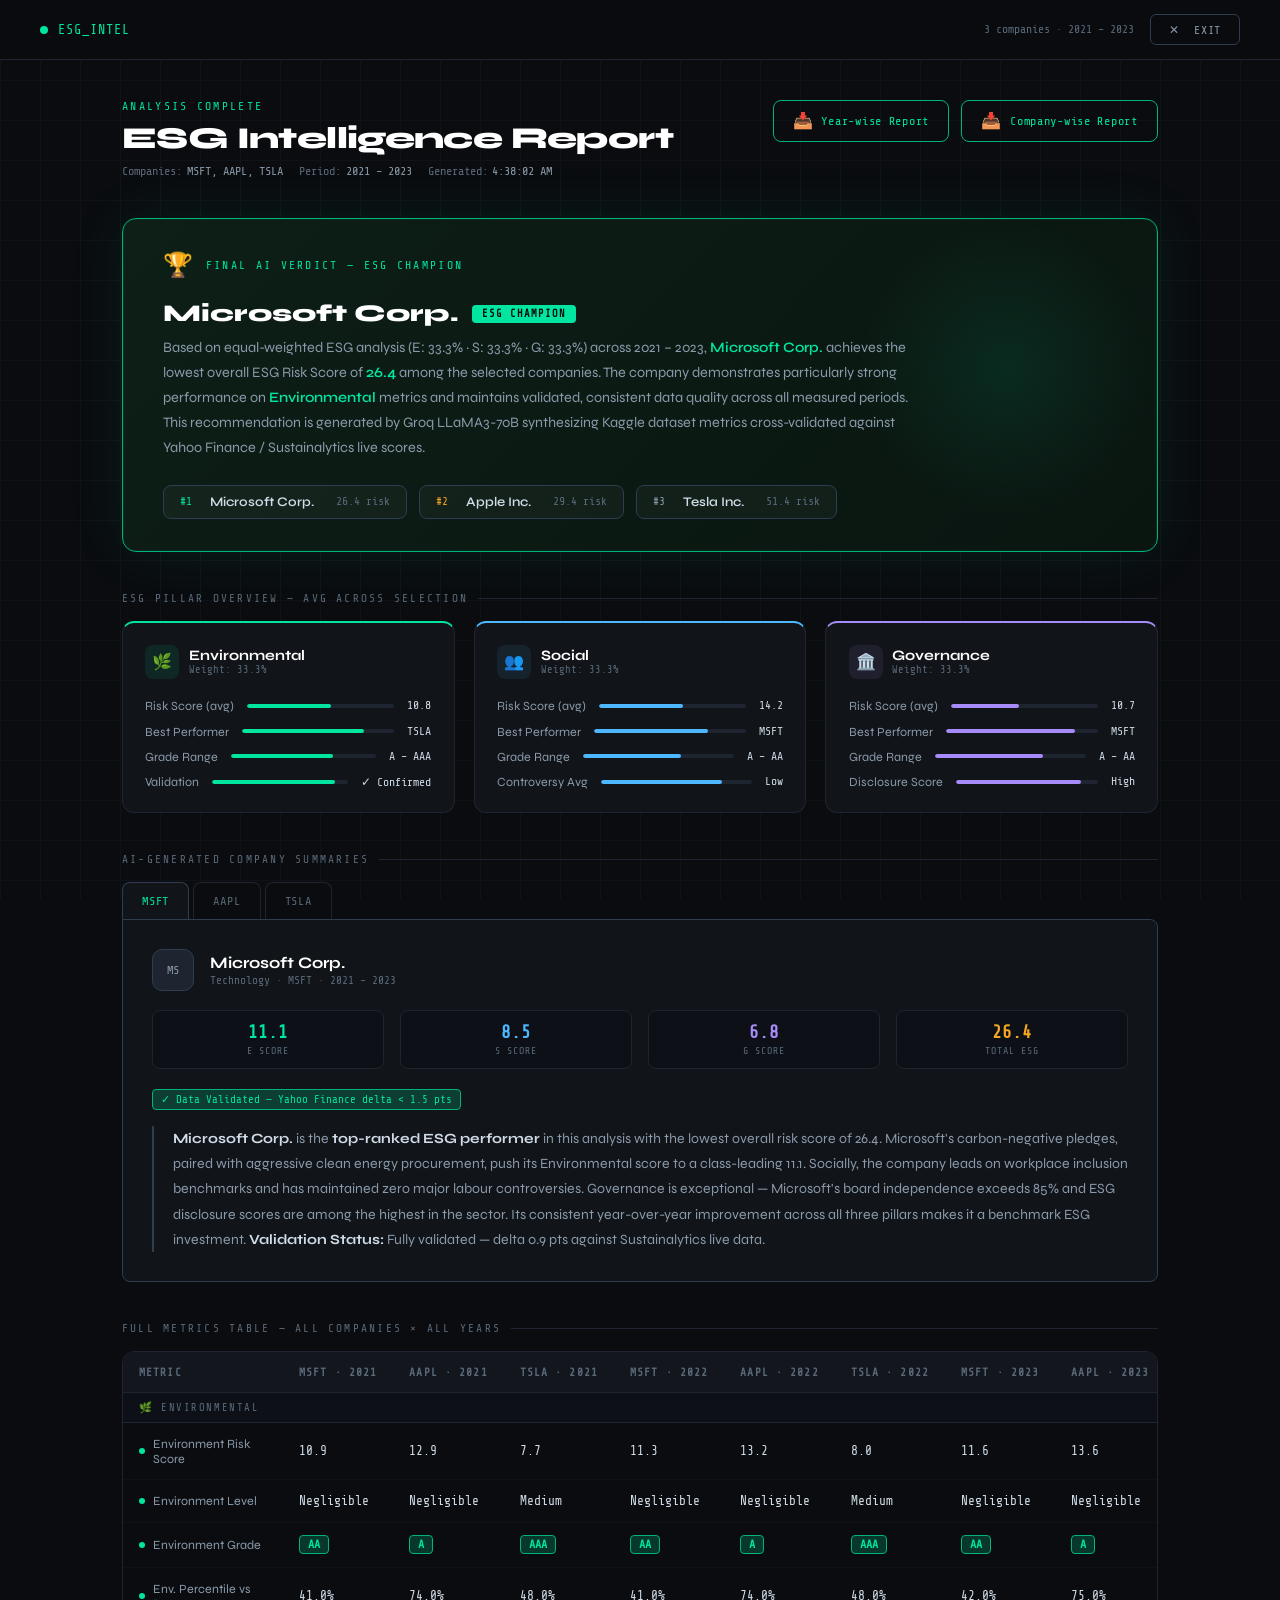
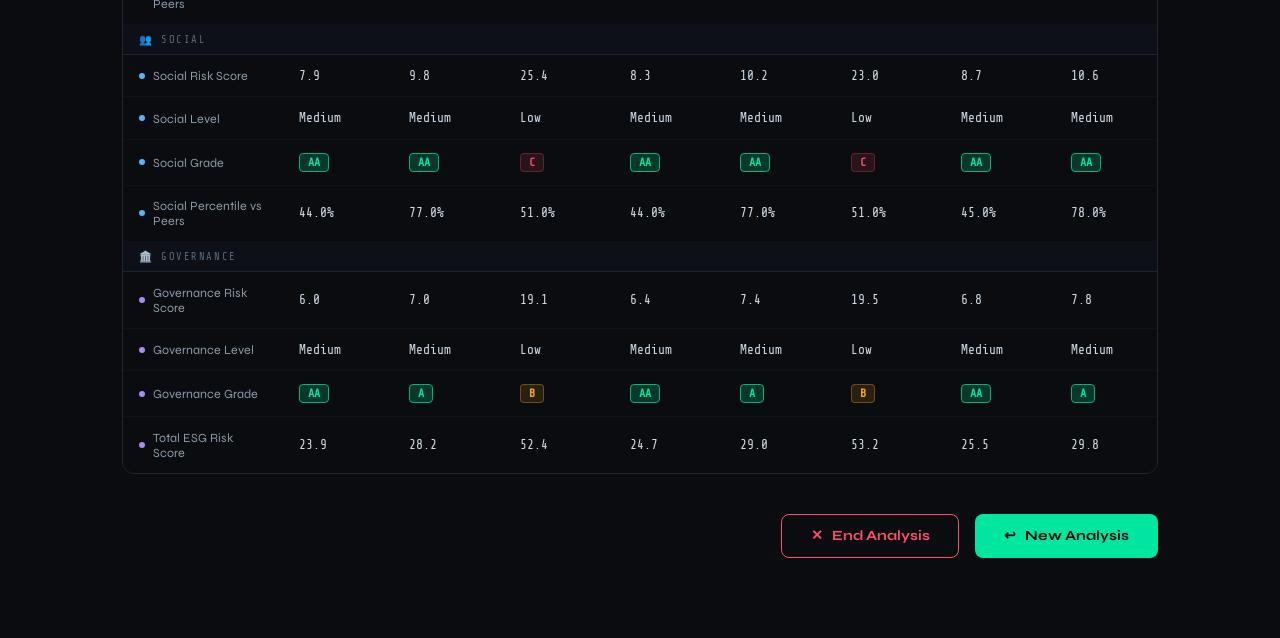
==== frontend/results.html @ 6ab9f637 "FIXED AGENT 2: USING GOOGLE RSS FREE UNLIMITED CALLS + SPECIFIC WEBSITES SCRAPING (NOT WORKING, SKIP" ====
<!DOCTYPE html>
<html lang="en">
<head>
  <meta charset="UTF-8" />
  <meta name="viewport" content="width=device-width, initial-scale=1.0"/>
  <title>ESG Analysis — Results</title>
  <link rel="preconnect" href="https://fonts.googleapis.com">
  <link rel="preconnect" href="https://fonts.gstatic.com" crossorigin>
  <link href="https://fonts.googleapis.com/css2?family=Share+Tech+Mono&family=Syne:wght@400;600;700;800&display=swap" rel="stylesheet">
  <link rel="stylesheet" href="css/results.css">
</head>
<body>

<!-- NAV -->
  <nav>
    <div class="nav-logo">
      <div class="nav-dot"></div>
      ESG_INTEL
    </div>
    <div class="nav-right">
      <div class="nav-info" id="nav-info">— results loaded</div>
      <button class="btn-exit" onclick="exitToHome()">✕ &nbsp;EXIT</button>
    </div>
  </nav>

  <main>

    <!-- PAGE HEADER -->
    <div class="page-header">
      <div class="page-header-left">
        <div class="page-eyebrow">Analysis Complete</div>
        <div class="page-title">ESG Intelligence Report</div>
        <div class="page-meta" id="page-meta">
          <span class="meta-item">Companies: <span class="val" id="meta-companies">—</span></span>
          <span class="meta-item">Period: <span class="val" id="meta-years">—</span></span>
          <span class="meta-item">Generated: <span class="val" id="meta-time">—</span></span>
        </div>
      </div>
      <div class="download-group">
        <button class="btn-dl" onclick="downloadFile(1)">
          <span class="dl-icon">📥</span> Year-wise Report
        </button>
        <button class="btn-dl" onclick="downloadFile(2)">
          <span class="dl-icon">📥</span> Company-wise Report
        </button>
      </div>
    </div>

    <!-- VERDICT CARD -->
    <div class="verdict-card" id="verdict-card">
      <div class="verdict-header">
        <span class="verdict-icon">🏆</span>
        <span class="verdict-label">Final AI Verdict — ESG Champion</span>
      </div>
      <div class="verdict-winner" id="verdict-winner">
        Loading verdict...
      </div>
      <div class="verdict-text" id="verdict-text">
        Generating AI recommendation...
      </div>
      <div class="rankings" id="rankings-row"></div>
    </div>

    <!-- PILLAR OVERVIEW -->
    <div class="section-label">ESG Pillar Overview — Avg Across Selection</div>
    <div class="pillar-grid">

      <div class="pillar-card e-card">
        <div class="pillar-header">
          <div class="pillar-icon">🌿</div>
          <div>
            <div class="pillar-name">Environmental</div>
            <div class="pillar-weight">Weight: 33.3%</div>
          </div>
        </div>
        <div class="metric-list" id="e-metrics"></div>
      </div>

      <div class="pillar-card s-card">
        <div class="pillar-header">
          <div class="pillar-icon">👥</div>
          <div>
            <div class="pillar-name">Social</div>
            <div class="pillar-weight">Weight: 33.3%</div>
          </div>
        </div>
        <div class="metric-list" id="s-metrics"></div>
      </div>

      <div class="pillar-card g-card">
        <div class="pillar-header">
          <div class="pillar-icon">🏛️</div>
          <div>
            <div class="pillar-name">Governance</div>
            <div class="pillar-weight">Weight: 33.3%</div>
          </div>
        </div>
        <div class="metric-list" id="g-metrics"></div>
      </div>

    </div>

    <!-- COMPANY SUMMARIES -->
    <div class="summary-section">
      <div class="section-label">AI-Generated Company Summaries</div>
      <div class="company-tabs" id="company-tabs"></div>
      <div class="company-summary-box" id="company-summary-box">
        Loading...
      </div>
    </div>

    <!-- METRICS TABLE -->
    <div class="metrics-section">
      <div class="section-label">Full Metrics Table — All Companies × All Years</div>
      <div class="table-wrapper">
        <table id="metrics-table">
          <thead id="table-head"></thead>
          <tbody id="table-body"></tbody>
        </table>
      </div>
    </div>

    <!-- BOTTOM CTA -->
    <div class="bottom-cta">
      <button class="btn-exit-lg" onclick="exitToHome()">✕ &nbsp; End Analysis</button>
      <button class="btn-new" onclick="newAnalysis()">↩ &nbsp; New Analysis</button>
    </div>

  </main>

  <script src="js/results.js"></script>

</body>
</html>
---- frontend/css/results.css ----
:root {
      --bg:        #0a0c0f;
      --surface:   #111418;
      --surface2:  #13171d;
      --border:    #1e2530;
      --border-hi: #2e3d50;
      --green:     #00e5a0;
      --green-dim: #00b37a;
      --green-glow:#00e5a033;
      --amber:     #f5a623;
      --amber-glow:#f5a62322;
      --red:       #ff4d6a;
      --red-glow:  #ff4d6a22;
      --blue:      #4db8ff;
      --text:      #d0dce8;
      --text-dim:  #5a6a7a;
      --text-mid:  #8a9aaa;
      --mono:      'Share Tech Mono', monospace;
      --sans:      'Syne', sans-serif;
    }

    *, *::before, *::after { box-sizing: border-box; margin: 0; padding: 0; }
    html { scroll-behavior: smooth; }

    body {
      background: var(--bg);
      color: var(--text);
      font-family: var(--sans);
      min-height: 100vh;
      overflow-x: hidden;
    }

    body::before {
      content: '';
      position: fixed;
      inset: 0;
      background-image:
        linear-gradient(var(--border) 1px, transparent 1px),
        linear-gradient(90deg, var(--border) 1px, transparent 1px);
      background-size: 40px 40px;
      opacity: 0.3;
      pointer-events: none;
      z-index: 0;
    }

    /* ── NAV ── */
    nav {
      position: sticky;
      top: 0;
      z-index: 100;
      display: flex;
      align-items: center;
      justify-content: space-between;
      padding: 0 2.5rem;
      height: 60px;
      background: #0a0c0fdd;
      backdrop-filter: blur(12px);
      border-bottom: 1px solid var(--border);
    }

    .nav-logo {
      font-family: var(--mono);
      font-size: 0.85rem;
      color: var(--green);
      letter-spacing: 0.08em;
      display: flex;
      align-items: center;
      gap: 0.6rem;
    }

    .nav-dot {
      width: 8px; height: 8px;
      border-radius: 50%;
      background: var(--green);
    }

    .nav-right {
      display: flex;
      align-items: center;
      gap: 1rem;
    }

    .nav-info {
      font-family: var(--mono);
      font-size: 0.72rem;
      color: var(--text-dim);
    }

    .btn-exit {
      padding: 0.45rem 1.1rem;
      background: transparent;
      border: 1px solid var(--border-hi);
      border-radius: 6px;
      color: var(--text-mid);
      font-family: var(--mono);
      font-size: 0.72rem;
      letter-spacing: 0.08em;
      cursor: pointer;
      transition: all 0.2s;
      display: flex;
      align-items: center;
      gap: 0.4rem;
    }

    .btn-exit:hover {
      border-color: var(--red);
      color: var(--red);
      background: var(--red-glow);
    }

    /* ── LAYOUT ── */
    main {
      position: relative;
      z-index: 1;
      max-width: 1100px;
      margin: 0 auto;
      padding: 2.5rem 2rem 5rem;
    }

    /* ── PAGE HEADER ── */
    .page-header {
      display: flex;
      align-items: flex-start;
      justify-content: space-between;
      margin-bottom: 2.5rem;
      animation: fadeUp 0.6s ease both;
      flex-wrap: wrap;
      gap: 1.5rem;
    }

    .page-header-left {}

    .page-eyebrow {
      font-family: var(--mono);
      font-size: 0.72rem;
      color: var(--green);
      letter-spacing: 0.2em;
      text-transform: uppercase;
      margin-bottom: 0.5rem;
    }

    .page-title {
      font-size: 1.9rem;
      font-weight: 800;
      letter-spacing: -0.02em;
      color: #fff;
      line-height: 1.15;
    }

    .page-meta {
      margin-top: 0.5rem;
      font-family: var(--mono);
      font-size: 0.75rem;
      color: var(--text-dim);
      display: flex;
      gap: 1rem;
      flex-wrap: wrap;
    }

    .meta-item {
      display: flex;
      align-items: center;
      gap: 0.3rem;
    }

    .meta-item .val { color: var(--text-mid); }

    .download-group {
      display: flex;
      gap: 0.75rem;
      flex-wrap: wrap;
      align-items: flex-start;
    }

    .btn-dl {
      padding: 0.65rem 1.2rem;
      background: transparent;
      border: 1.5px solid var(--green-dim);
      border-radius: 8px;
      color: var(--green);
      font-family: var(--mono);
      font-size: 0.75rem;
      letter-spacing: 0.06em;
      cursor: pointer;
      transition: all 0.2s;
      display: flex;
      align-items: center;
      gap: 0.5rem;
      white-space: nowrap;
    }

    .btn-dl:hover {
      background: var(--green-glow);
      box-shadow: 0 0 20px #00e5a030;
      transform: translateY(-1px);
    }

    .btn-dl .dl-icon { font-size: 1rem; }

    /* ── VERDICT CARD ── */
    .verdict-card {
      background: linear-gradient(135deg, #0d1f17 0%, #0a1510 100%);
      border: 1px solid var(--green-dim);
      border-radius: 14px;
      padding: 2rem 2.5rem;
      margin-bottom: 2.5rem;
      position: relative;
      overflow: hidden;
      animation: fadeUp 0.6s 0.1s ease both;
      box-shadow: 0 0 60px #00e5a015, 0 0 0 1px #00e5a010 inset;
    }

    .verdict-card::before {
      content: '';
      position: absolute;
      top: 0; right: 0;
      width: 300px; height: 300px;
      background: radial-gradient(ellipse, #00e5a018 0%, transparent 70%);
      pointer-events: none;
    }

    .verdict-header {
      display: flex;
      align-items: center;
      gap: 0.8rem;
      margin-bottom: 1.2rem;
    }

    .verdict-icon {
      font-size: 1.5rem;
    }

    .verdict-label {
      font-family: var(--mono);
      font-size: 0.72rem;
      letter-spacing: 0.2em;
      color: var(--green);
      text-transform: uppercase;
    }

    .verdict-winner {
      font-size: 1.5rem;
      font-weight: 800;
      color: #fff;
      margin-bottom: 0.4rem;
      display: flex;
      align-items: center;
      gap: 0.8rem;
      flex-wrap: wrap;
    }

    .winner-badge {
      background: var(--green);
      color: #060a08;
      font-size: 0.65rem;
      font-family: var(--mono);
      padding: 3px 10px;
      border-radius: 4px;
      letter-spacing: 0.1em;
      font-weight: 700;
    }

    .verdict-text {
      font-size: 0.9rem;
      color: var(--text-mid);
      line-height: 1.75;
      max-width: 760px;
    }

    .verdict-text span { color: var(--green); font-weight: 600; }

    /* ── RANKINGS ── */
    .rankings {
      display: flex;
      gap: 0.75rem;
      margin-top: 1.5rem;
      flex-wrap: wrap;
    }

    .rank-item {
      display: flex;
      align-items: center;
      gap: 0.6rem;
      background: #ffffff08;
      border: 1px solid var(--border-hi);
      border-radius: 8px;
      padding: 0.5rem 1rem;
      font-size: 0.82rem;
    }

    .rank-num {
      font-family: var(--mono);
      font-size: 0.7rem;
      color: var(--text-dim);
      width: 20px;
    }

    .rank-num.r1 { color: var(--green); }
    .rank-num.r2 { color: var(--amber); }
    .rank-num.r3 { color: var(--text-mid); }

    .rank-name { font-weight: 600; font-size: 0.82rem; }
    .rank-score {
      font-family: var(--mono);
      font-size: 0.72rem;
      color: var(--text-dim);
      margin-left: auto;
      padding-left: 0.8rem;
    }

    /* ── SECTION LABEL ── */
    .section-label {
      font-family: var(--mono);
      font-size: 0.7rem;
      letter-spacing: 0.2em;
      color: var(--text-dim);
      text-transform: uppercase;
      margin-bottom: 1rem;
      display: flex;
      align-items: center;
      gap: 0.6rem;
    }

    .section-label::after {
      content: '';
      flex: 1;
      height: 1px;
      background: var(--border);
    }

    /* ── PILLAR GRID ── */
    .pillar-grid {
      display: grid;
      grid-template-columns: repeat(3, 1fr);
      gap: 1.2rem;
      margin-bottom: 2.5rem;
      animation: fadeUp 0.6s 0.2s ease both;
    }

    .pillar-card {
      background: var(--surface);
      border: 1px solid var(--border);
      border-radius: 12px;
      padding: 1.4rem;
      position: relative;
      overflow: hidden;
      transition: border-color 0.2s, box-shadow 0.2s;
    }

    .pillar-card:hover {
      border-color: var(--border-hi);
      box-shadow: 0 4px 30px #00000040;
    }

    .pillar-card.e-card { border-top: 2px solid #00e5a0; }
    .pillar-card.s-card { border-top: 2px solid #4db8ff; }
    .pillar-card.g-card { border-top: 2px solid #a78bfa; }

    .pillar-header {
      display: flex;
      align-items: center;
      gap: 0.6rem;
      margin-bottom: 1.2rem;
    }

    .pillar-icon {
      width: 34px; height: 34px;
      border-radius: 8px;
      display: flex;
      align-items: center;
      justify-content: center;
      font-size: 1rem;
    }

    .e-card .pillar-icon { background: #00e5a018; }
    .s-card .pillar-icon { background: #4db8ff18; }
    .g-card .pillar-icon { background: #a78bfa18; }

    .pillar-name {
      font-size: 0.9rem;
      font-weight: 700;
      color: #fff;
    }

    .pillar-weight {
      font-family: var(--mono);
      font-size: 0.65rem;
      color: var(--text-dim);
    }

    .metric-list {
      display: flex;
      flex-direction: column;
      gap: 0.65rem;
    }

    .metric-row {
      display: flex;
      align-items: center;
      justify-content: space-between;
      font-size: 0.78rem;
    }

    .metric-name { color: var(--text-mid); }

    .metric-bar-wrap {
      display: flex;
      align-items: center;
      gap: 0.5rem;
      flex: 1;
      margin: 0 0.8rem;
    }

    .metric-bar {
      flex: 1;
      height: 4px;
      background: var(--border);
      border-radius: 99px;
      overflow: hidden;
    }

    .metric-bar-fill {
      height: 100%;
      border-radius: 99px;
      transition: width 1s 0.5s ease;
    }

    .e-card .metric-bar-fill { background: var(--green); }
    .s-card .metric-bar-fill { background: var(--blue); }
    .g-card .metric-bar-fill { background: #a78bfa; }

    .metric-val {
      font-family: var(--mono);
      font-size: 0.72rem;
      color: var(--text);
      white-space: nowrap;
    }

    /* ── COMPANY SUMMARY TABLE ── */
    .summary-section {
      animation: fadeUp 0.6s 0.3s ease both;
      margin-bottom: 2.5rem;
    }

    .company-tabs {
      display: flex;
      gap: 0;
      margin-bottom: 0;
      overflow-x: auto;
    }

    .company-tab {
      padding: 0.7rem 1.2rem;
      font-family: var(--mono);
      font-size: 0.75rem;
      letter-spacing: 0.06em;
      color: var(--text-dim);
      cursor: pointer;
      border: 1px solid var(--border);
      border-bottom: none;
      background: var(--bg);
      border-radius: 8px 8px 0 0;
      margin-right: 4px;
      transition: all 0.2s;
      white-space: nowrap;
    }

    .company-tab:hover { color: var(--text-mid); background: var(--surface); }
    .company-tab.active {
      color: var(--green);
      background: var(--surface);
      border-color: var(--border-hi);
      border-bottom-color: var(--surface);
    }

    .company-summary-box {
      background: var(--surface);
      border: 1px solid var(--border-hi);
      border-radius: 0 8px 8px 8px;
      padding: 1.8rem;
    }

    .summary-company-header {
      display: flex;
      align-items: center;
      gap: 1rem;
      margin-bottom: 1.2rem;
    }

    .company-logo-placeholder {
      width: 42px; height: 42px;
      border-radius: 10px;
      background: var(--border);
      display: flex;
      align-items: center;
      justify-content: center;
      font-family: var(--mono);
      font-size: 0.75rem;
      color: var(--text-mid);
      flex-shrink: 0;
      border: 1px solid var(--border-hi);
    }

    .company-info-name {
      font-size: 1rem;
      font-weight: 700;
      color: #fff;
    }

    .company-info-meta {
      font-family: var(--mono);
      font-size: 0.7rem;
      color: var(--text-dim);
      margin-top: 0.15rem;
    }

    .scores-row {
      display: flex;
      gap: 1rem;
      margin-bottom: 1.2rem;
      flex-wrap: wrap;
    }

    .score-chip {
      flex: 1;
      min-width: 80px;
      background: #0d1117;
      border: 1px solid var(--border);
      border-radius: 8px;
      padding: 0.7rem 0.9rem;
      text-align: center;
    }

    .score-chip-val {
      font-family: var(--mono);
      font-size: 1.1rem;
      font-weight: 700;
      display: block;
    }

    .score-chip-val.e { color: var(--green); }
    .score-chip-val.s { color: var(--blue); }
    .score-chip-val.g { color: #a78bfa; }
    .score-chip-val.t { color: var(--amber); }

    .score-chip-label {
      font-family: var(--mono);
      font-size: 0.62rem;
      color: var(--text-dim);
      letter-spacing: 0.1em;
      margin-top: 0.2rem;
      text-transform: uppercase;
    }

    .validation-badge {
      display: inline-flex;
      align-items: center;
      gap: 0.3rem;
      font-family: var(--mono);
      font-size: 0.68rem;
      padding: 3px 8px;
      border-radius: 4px;
      margin-bottom: 1rem;
    }

    .validation-badge.ok {
      background: var(--green-glow);
      border: 1px solid var(--green-dim);
      color: var(--green);
    }

    .validation-badge.warn {
      background: var(--amber-glow);
      border: 1px solid #f5a62355;
      color: var(--amber);
    }

    .ai-summary-text {
      font-size: 0.88rem;
      color: var(--text-mid);
      line-height: 1.8;
      border-left: 2px solid var(--border-hi);
      padding-left: 1.2rem;
    }

    .ai-summary-text strong { color: var(--text); }

    /* ── METRICS TABLE ── */
    .metrics-section {
      animation: fadeUp 0.6s 0.4s ease both;
      margin-bottom: 2.5rem;
    }

    .table-wrapper {
      overflow-x: auto;
      border: 1px solid var(--border);
      border-radius: 12px;
    }

    table {
      width: 100%;
      border-collapse: collapse;
      font-size: 0.82rem;
    }

    thead th {
      background: var(--surface2);
      padding: 0.85rem 1rem;
      text-align: left;
      font-family: var(--mono);
      font-size: 0.7rem;
      letter-spacing: 0.1em;
      color: var(--text-dim);
      text-transform: uppercase;
      border-bottom: 1px solid var(--border);
      white-space: nowrap;
    }

    thead th:first-child { width: 180px; min-width: 160px; }

    tbody tr {
      border-bottom: 1px solid #0e1318;
      transition: background 0.15s;
    }

    tbody tr:last-child { border-bottom: none; }
    tbody tr:hover { background: #ffffff04; }

    tbody td {
      padding: 0.8rem 1rem;
      color: var(--text);
      vertical-align: middle;
    }

    .metric-label-cell {
      font-size: 0.78rem;
      color: var(--text-mid);
      display: flex;
      align-items: center;
      gap: 0.5rem;
    }

    .metric-pillar-dot {
      width: 6px; height: 6px;
      border-radius: 50%;
      flex-shrink: 0;
    }

    .pillar-E .metric-pillar-dot { background: var(--green); }
    .pillar-S .metric-pillar-dot { background: var(--blue); }
    .pillar-G .metric-pillar-dot { background: #a78bfa; }

    td .cell-val {
      font-family: var(--mono);
      font-size: 0.8rem;
    }

    td .grade-badge {
      display: inline-block;
      padding: 2px 8px;
      border-radius: 4px;
      font-family: var(--mono);
      font-size: 0.72rem;
      font-weight: 700;
    }

    .grade-A, .grade-AA, .grade-AAA {
      background: var(--green-glow);
      color: var(--green);
      border: 1px solid var(--green-dim);
    }

    .grade-B, .grade-BB, .grade-BBB {
      background: var(--amber-glow);
      color: var(--amber);
      border: 1px solid #f5a62355;
    }

    .grade-C, .grade-CCC, .grade-D {
      background: var(--red-glow);
      color: var(--red);
      border: 1px solid #ff4d6a44;
    }

    tr.section-header td {
      background: #0d1117;
      font-family: var(--mono);
      font-size: 0.65rem;
      letter-spacing: 0.15em;
      text-transform: uppercase;
      color: var(--text-dim);
      padding: 0.5rem 1rem;
      border-bottom: 1px solid var(--border);
    }

    /* ── BOTTOM CTA ── */
    .bottom-cta {
      display: flex;
      gap: 1rem;
      justify-content: flex-end;
      margin-top: 2rem;
      animation: fadeUp 0.6s 0.5s ease both;
      flex-wrap: wrap;
    }

    .btn-new {
      padding: 0.8rem 1.8rem;
      background: var(--green);
      color: #060a08;
      font-family: var(--sans);
      font-size: 0.88rem;
      font-weight: 700;
      border: none;
      border-radius: 8px;
      cursor: pointer;
      transition: all 0.2s;
    }

    .btn-new:hover {
      background: #00ffb3;
      box-shadow: 0 0 24px #00e5a050;
      transform: translateY(-1px);
    }

    .btn-exit-lg {
      padding: 0.8rem 1.8rem;
      background: transparent;
      color: var(--red);
      font-family: var(--sans);
      font-size: 0.88rem;
      font-weight: 700;
      border: 1.5px solid var(--red);
      border-radius: 8px;
      cursor: pointer;
      transition: all 0.2s;
    }

    .btn-exit-lg:hover {
      background: var(--red-glow);
      box-shadow: 0 0 20px #ff4d6a30;
      transform: translateY(-1px);
    }

    @keyframes fadeUp {
      from { opacity: 0; transform: translateY(20px); }
      to   { opacity: 1; transform: translateY(0); }
    }

    @keyframes typewriter {
      from { width: 0; }
      to   { width: 100%; }
    }

    ::-webkit-scrollbar { width: 5px; height: 5px; }
    ::-webkit-scrollbar-track { background: var(--border); }
    ::-webkit-scrollbar-thumb { background: var(--border-hi); border-radius: 99px; }

    @media (max-width: 700px) {
      .pillar-grid { grid-template-columns: 1fr; }
      .page-header { flex-direction: column; }
      .download-group { width: 100%; }
    }
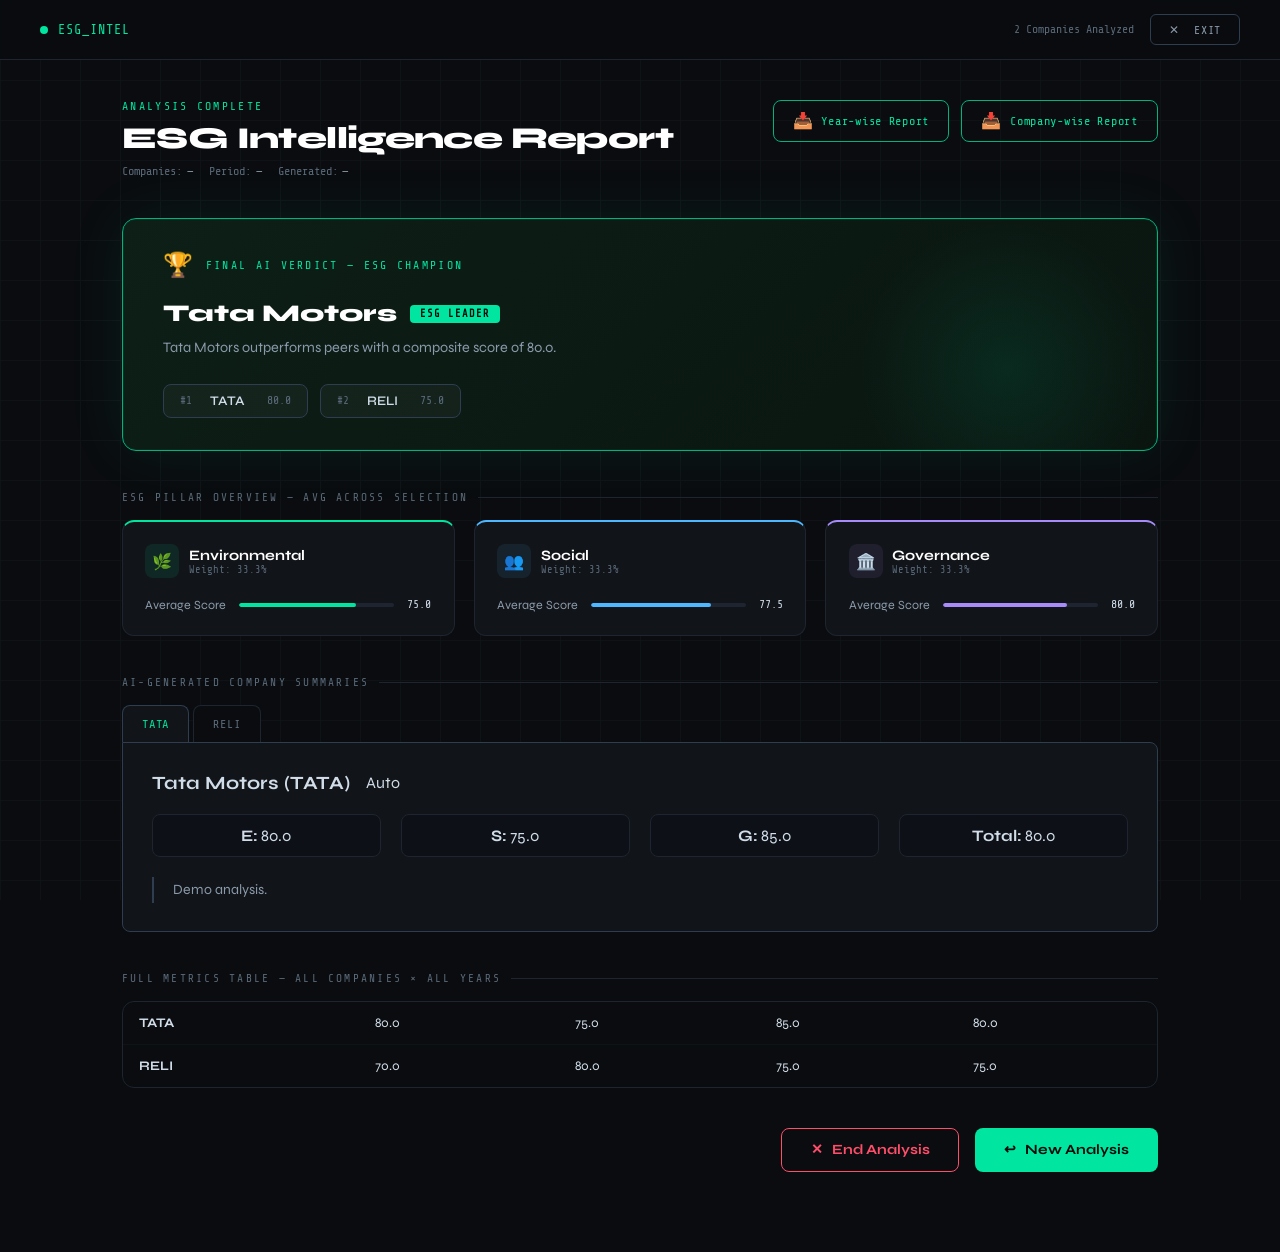
==== commit 3fbdb7db: "FIXED FRONTEND CONNECTION ISSUES: NOW DOWNLOADING AND DISPLAYING PREVIEW ON DASHBOARD. ADDED LANGGRA" ====
--- a/frontend/results.html
+++ b/frontend/results.html
@@ -37,10 +37,10 @@
         </div>
       </div>
       <div class="download-group">
-        <button class="btn-dl" onclick="downloadFile(1)">
+        <button class="btn-dl" onclick="downloadFile(1, event)">
           <span class="dl-icon">📥</span> Year-wise Report
         </button>
-        <button class="btn-dl" onclick="downloadFile(2)">
+        <button class="btn-dl" onclick="downloadFile(2, event)">
           <span class="dl-icon">📥</span> Company-wise Report
         </button>
       </div>
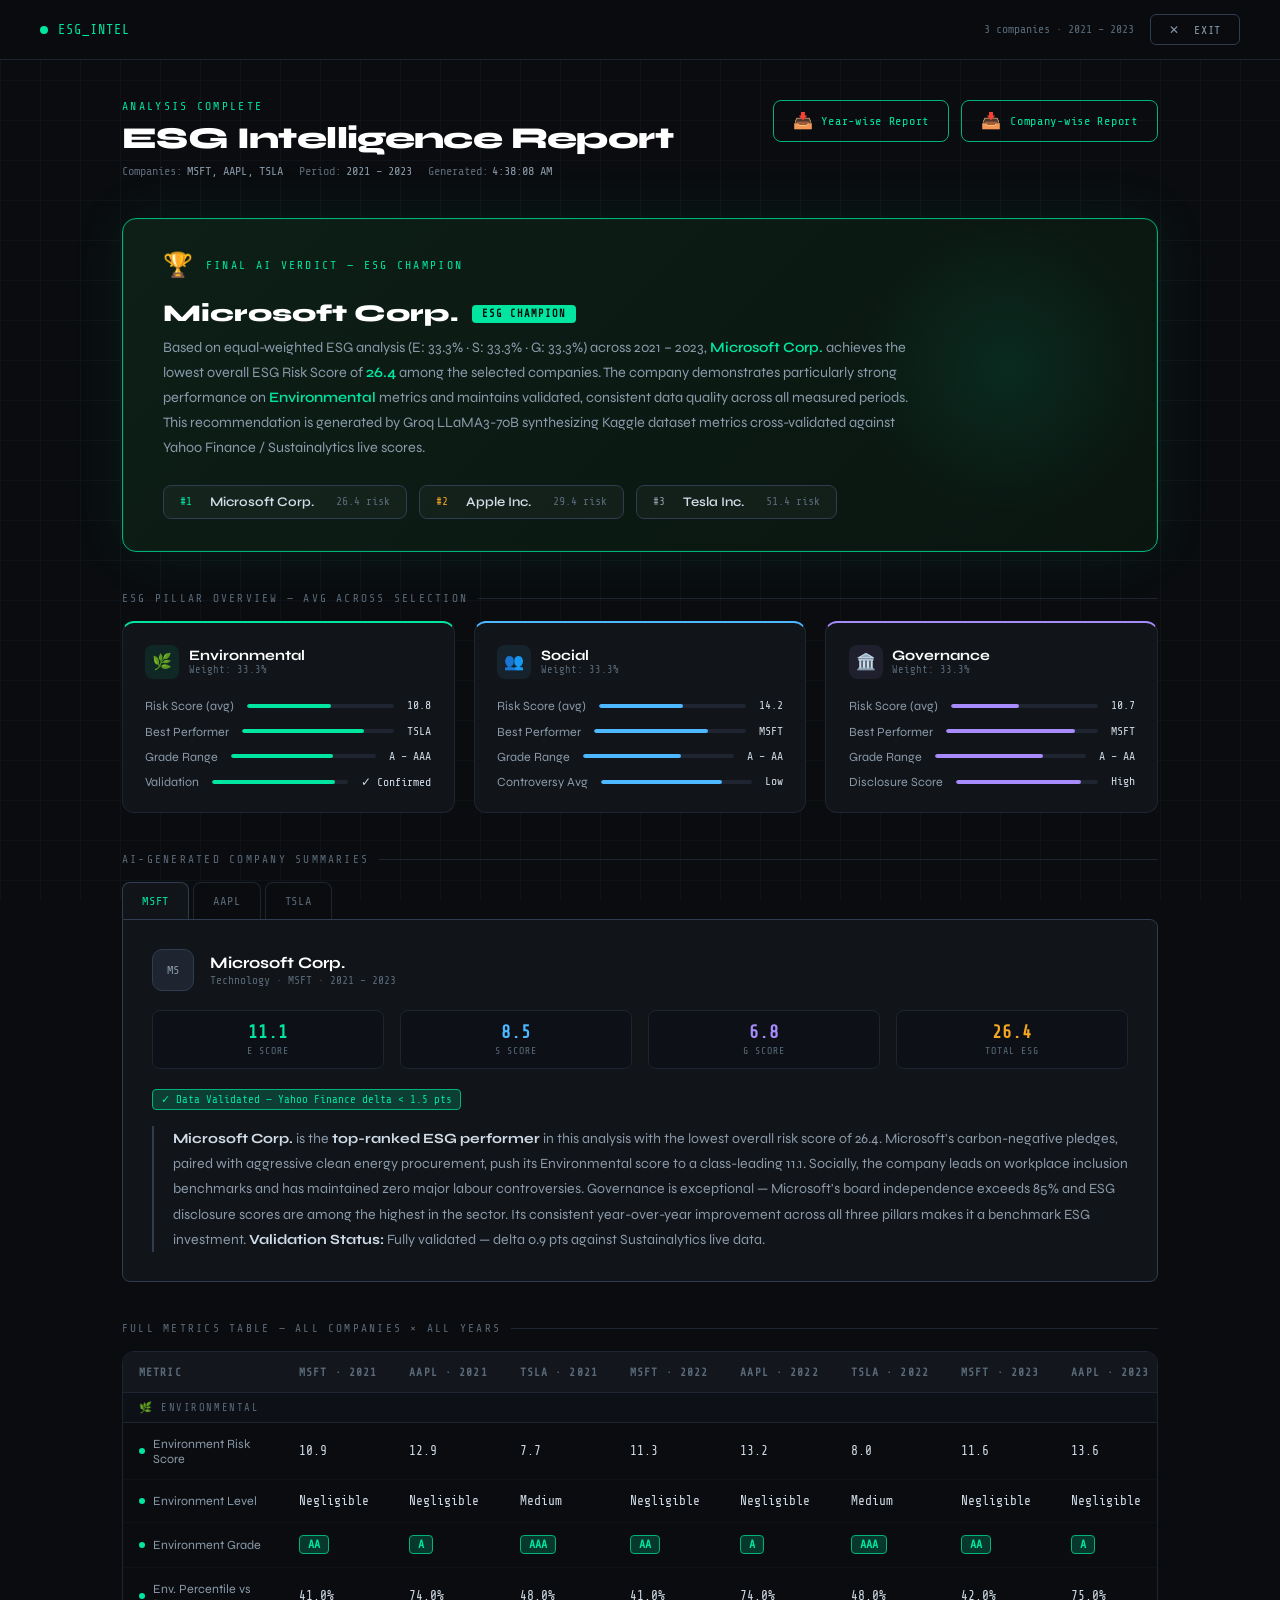
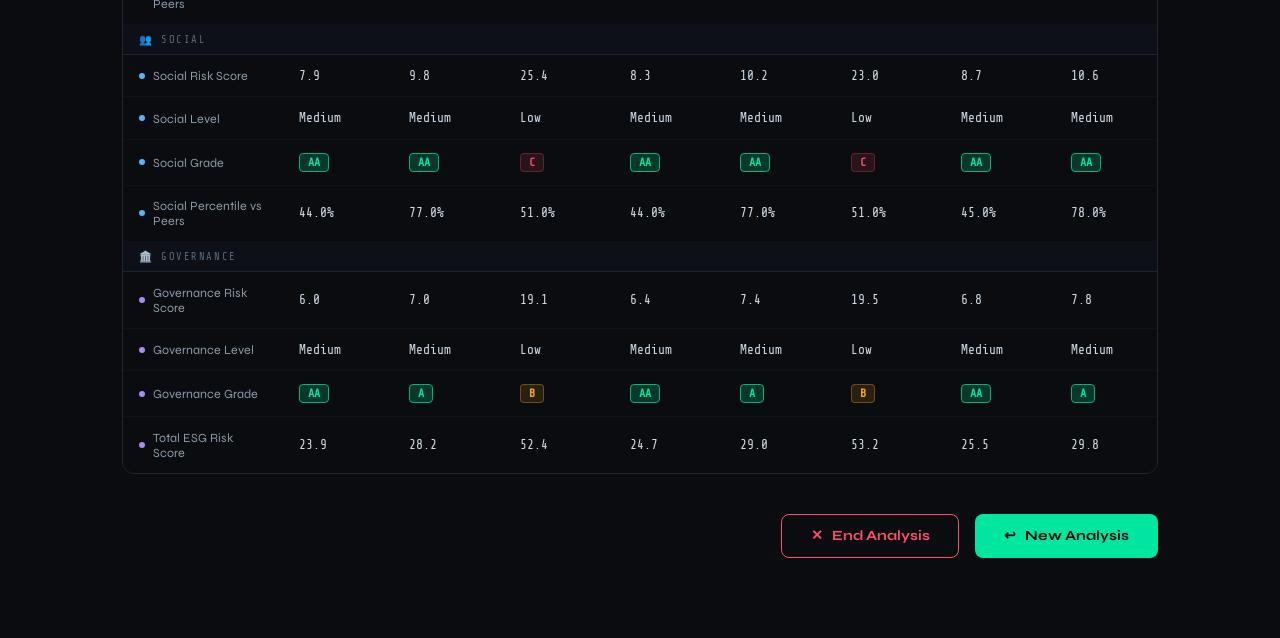
==== commit fbb09604: "Add files via upload" ====
--- a/frontend/results.html
+++ b/frontend/results.html
@@ -7,11 +7,774 @@
   <link rel="preconnect" href="https://fonts.googleapis.com">
   <link rel="preconnect" href="https://fonts.gstatic.com" crossorigin>
   <link href="https://fonts.googleapis.com/css2?family=Share+Tech+Mono&family=Syne:wght@400;600;700;800&display=swap" rel="stylesheet">
-  <link rel="stylesheet" href="css/results.css">
+  <style>
+    :root {
+      --bg:        #0a0c0f;
+      --surface:   #111418;
+      --surface2:  #13171d;
+      --border:    #1e2530;
+      --border-hi: #2e3d50;
+      --green:     #00e5a0;
+      --green-dim: #00b37a;
+      --green-glow:#00e5a033;
+      --amber:     #f5a623;
+      --amber-glow:#f5a62322;
+      --red:       #ff4d6a;
+      --red-glow:  #ff4d6a22;
+      --blue:      #4db8ff;
+      --text:      #d0dce8;
+      --text-dim:  #5a6a7a;
+      --text-mid:  #8a9aaa;
+      --mono:      'Share Tech Mono', monospace;
+      --sans:      'Syne', sans-serif;
+    }
+
+    *, *::before, *::after { box-sizing: border-box; margin: 0; padding: 0; }
+    html { scroll-behavior: smooth; }
+
+    body {
+      background: var(--bg);
+      color: var(--text);
+      font-family: var(--sans);
+      min-height: 100vh;
+      overflow-x: hidden;
+    }
+
+    body::before {
+      content: '';
+      position: fixed;
+      inset: 0;
+      background-image:
+        linear-gradient(var(--border) 1px, transparent 1px),
+        linear-gradient(90deg, var(--border) 1px, transparent 1px);
+      background-size: 40px 40px;
+      opacity: 0.3;
+      pointer-events: none;
+      z-index: 0;
+    }
+
+    /* ── NAV ── */
+    nav {
+      position: sticky;
+      top: 0;
+      z-index: 100;
+      display: flex;
+      align-items: center;
+      justify-content: space-between;
+      padding: 0 2.5rem;
+      height: 60px;
+      background: #0a0c0fdd;
+      backdrop-filter: blur(12px);
+      border-bottom: 1px solid var(--border);
+    }
+
+    .nav-logo {
+      font-family: var(--mono);
+      font-size: 0.85rem;
+      color: var(--green);
+      letter-spacing: 0.08em;
+      display: flex;
+      align-items: center;
+      gap: 0.6rem;
+    }
+
+    .nav-dot {
+      width: 8px; height: 8px;
+      border-radius: 50%;
+      background: var(--green);
+    }
+
+    .nav-right {
+      display: flex;
+      align-items: center;
+      gap: 1rem;
+    }
+
+    .nav-info {
+      font-family: var(--mono);
+      font-size: 0.72rem;
+      color: var(--text-dim);
+    }
+
+    .btn-exit {
+      padding: 0.45rem 1.1rem;
+      background: transparent;
+      border: 1px solid var(--border-hi);
+      border-radius: 6px;
+      color: var(--text-mid);
+      font-family: var(--mono);
+      font-size: 0.72rem;
+      letter-spacing: 0.08em;
+      cursor: pointer;
+      transition: all 0.2s;
+      display: flex;
+      align-items: center;
+      gap: 0.4rem;
+    }
+
+    .btn-exit:hover {
+      border-color: var(--red);
+      color: var(--red);
+      background: var(--red-glow);
+    }
+
+    /* ── LAYOUT ── */
+    main {
+      position: relative;
+      z-index: 1;
+      max-width: 1100px;
+      margin: 0 auto;
+      padding: 2.5rem 2rem 5rem;
+    }
+
+    /* ── PAGE HEADER ── */
+    .page-header {
+      display: flex;
+      align-items: flex-start;
+      justify-content: space-between;
+      margin-bottom: 2.5rem;
+      animation: fadeUp 0.6s ease both;
+      flex-wrap: wrap;
+      gap: 1.5rem;
+    }
+
+    .page-header-left {}
+
+    .page-eyebrow {
+      font-family: var(--mono);
+      font-size: 0.72rem;
+      color: var(--green);
+      letter-spacing: 0.2em;
+      text-transform: uppercase;
+      margin-bottom: 0.5rem;
+    }
+
+    .page-title {
+      font-size: 1.9rem;
+      font-weight: 800;
+      letter-spacing: -0.02em;
+      color: #fff;
+      line-height: 1.15;
+    }
+
+    .page-meta {
+      margin-top: 0.5rem;
+      font-family: var(--mono);
+      font-size: 0.75rem;
+      color: var(--text-dim);
+      display: flex;
+      gap: 1rem;
+      flex-wrap: wrap;
+    }
+
+    .meta-item {
+      display: flex;
+      align-items: center;
+      gap: 0.3rem;
+    }
+
+    .meta-item .val { color: var(--text-mid); }
+
+    .download-group {
+      display: flex;
+      gap: 0.75rem;
+      flex-wrap: wrap;
+      align-items: flex-start;
+    }
+
+    .btn-dl {
+      padding: 0.65rem 1.2rem;
+      background: transparent;
+      border: 1.5px solid var(--green-dim);
+      border-radius: 8px;
+      color: var(--green);
+      font-family: var(--mono);
+      font-size: 0.75rem;
+      letter-spacing: 0.06em;
+      cursor: pointer;
+      transition: all 0.2s;
+      display: flex;
+      align-items: center;
+      gap: 0.5rem;
+      white-space: nowrap;
+    }
+
+    .btn-dl:hover {
+      background: var(--green-glow);
+      box-shadow: 0 0 20px #00e5a030;
+      transform: translateY(-1px);
+    }
+
+    .btn-dl .dl-icon { font-size: 1rem; }
+
+    /* ── VERDICT CARD ── */
+    .verdict-card {
+      background: linear-gradient(135deg, #0d1f17 0%, #0a1510 100%);
+      border: 1px solid var(--green-dim);
+      border-radius: 14px;
+      padding: 2rem 2.5rem;
+      margin-bottom: 2.5rem;
+      position: relative;
+      overflow: hidden;
+      animation: fadeUp 0.6s 0.1s ease both;
+      box-shadow: 0 0 60px #00e5a015, 0 0 0 1px #00e5a010 inset;
+    }
+
+    .verdict-card::before {
+      content: '';
+      position: absolute;
+      top: 0; right: 0;
+      width: 300px; height: 300px;
+      background: radial-gradient(ellipse, #00e5a018 0%, transparent 70%);
+      pointer-events: none;
+    }
+
+    .verdict-header {
+      display: flex;
+      align-items: center;
+      gap: 0.8rem;
+      margin-bottom: 1.2rem;
+    }
+
+    .verdict-icon {
+      font-size: 1.5rem;
+    }
+
+    .verdict-label {
+      font-family: var(--mono);
+      font-size: 0.72rem;
+      letter-spacing: 0.2em;
+      color: var(--green);
+      text-transform: uppercase;
+    }
+
+    .verdict-winner {
+      font-size: 1.5rem;
+      font-weight: 800;
+      color: #fff;
+      margin-bottom: 0.4rem;
+      display: flex;
+      align-items: center;
+      gap: 0.8rem;
+      flex-wrap: wrap;
+    }
+
+    .winner-badge {
+      background: var(--green);
+      color: #060a08;
+      font-size: 0.65rem;
+      font-family: var(--mono);
+      padding: 3px 10px;
+      border-radius: 4px;
+      letter-spacing: 0.1em;
+      font-weight: 700;
+    }
+
+    .verdict-text {
+      font-size: 0.9rem;
+      color: var(--text-mid);
+      line-height: 1.75;
+      max-width: 760px;
+    }
+
+    .verdict-text span { color: var(--green); font-weight: 600; }
+
+    /* ── RANKINGS ── */
+    .rankings {
+      display: flex;
+      gap: 0.75rem;
+      margin-top: 1.5rem;
+      flex-wrap: wrap;
+    }
+
+    .rank-item {
+      display: flex;
+      align-items: center;
+      gap: 0.6rem;
+      background: #ffffff08;
+      border: 1px solid var(--border-hi);
+      border-radius: 8px;
+      padding: 0.5rem 1rem;
+      font-size: 0.82rem;
+    }
+
+    .rank-num {
+      font-family: var(--mono);
+      font-size: 0.7rem;
+      color: var(--text-dim);
+      width: 20px;
+    }
+
+    .rank-num.r1 { color: var(--green); }
+    .rank-num.r2 { color: var(--amber); }
+    .rank-num.r3 { color: var(--text-mid); }
+
+    .rank-name { font-weight: 600; font-size: 0.82rem; }
+    .rank-score {
+      font-family: var(--mono);
+      font-size: 0.72rem;
+      color: var(--text-dim);
+      margin-left: auto;
+      padding-left: 0.8rem;
+    }
+
+    /* ── SECTION LABEL ── */
+    .section-label {
+      font-family: var(--mono);
+      font-size: 0.7rem;
+      letter-spacing: 0.2em;
+      color: var(--text-dim);
+      text-transform: uppercase;
+      margin-bottom: 1rem;
+      display: flex;
+      align-items: center;
+      gap: 0.6rem;
+    }
+
+    .section-label::after {
+      content: '';
+      flex: 1;
+      height: 1px;
+      background: var(--border);
+    }
+
+    /* ── PILLAR GRID ── */
+    .pillar-grid {
+      display: grid;
+      grid-template-columns: repeat(3, 1fr);
+      gap: 1.2rem;
+      margin-bottom: 2.5rem;
+      animation: fadeUp 0.6s 0.2s ease both;
+    }
+
+    .pillar-card {
+      background: var(--surface);
+      border: 1px solid var(--border);
+      border-radius: 12px;
+      padding: 1.4rem;
+      position: relative;
+      overflow: hidden;
+      transition: border-color 0.2s, box-shadow 0.2s;
+    }
+
+    .pillar-card:hover {
+      border-color: var(--border-hi);
+      box-shadow: 0 4px 30px #00000040;
+    }
+
+    .pillar-card.e-card { border-top: 2px solid #00e5a0; }
+    .pillar-card.s-card { border-top: 2px solid #4db8ff; }
+    .pillar-card.g-card { border-top: 2px solid #a78bfa; }
+
+    .pillar-header {
+      display: flex;
+      align-items: center;
+      gap: 0.6rem;
+      margin-bottom: 1.2rem;
+    }
+
+    .pillar-icon {
+      width: 34px; height: 34px;
+      border-radius: 8px;
+      display: flex;
+      align-items: center;
+      justify-content: center;
+      font-size: 1rem;
+    }
+
+    .e-card .pillar-icon { background: #00e5a018; }
+    .s-card .pillar-icon { background: #4db8ff18; }
+    .g-card .pillar-icon { background: #a78bfa18; }
+
+    .pillar-name {
+      font-size: 0.9rem;
+      font-weight: 700;
+      color: #fff;
+    }
+
+    .pillar-weight {
+      font-family: var(--mono);
+      font-size: 0.65rem;
+      color: var(--text-dim);
+    }
+
+    .metric-list {
+      display: flex;
+      flex-direction: column;
+      gap: 0.65rem;
+    }
+
+    .metric-row {
+      display: flex;
+      align-items: center;
+      justify-content: space-between;
+      font-size: 0.78rem;
+    }
+
+    .metric-name { color: var(--text-mid); }
+
+    .metric-bar-wrap {
+      display: flex;
+      align-items: center;
+      gap: 0.5rem;
+      flex: 1;
+      margin: 0 0.8rem;
+    }
+
+    .metric-bar {
+      flex: 1;
+      height: 4px;
+      background: var(--border);
+      border-radius: 99px;
+      overflow: hidden;
+    }
+
+    .metric-bar-fill {
+      height: 100%;
+      border-radius: 99px;
+      transition: width 1s 0.5s ease;
+    }
+
+    .e-card .metric-bar-fill { background: var(--green); }
+    .s-card .metric-bar-fill { background: var(--blue); }
+    .g-card .metric-bar-fill { background: #a78bfa; }
+
+    .metric-val {
+      font-family: var(--mono);
+      font-size: 0.72rem;
+      color: var(--text);
+      white-space: nowrap;
+    }
+
+    /* ── COMPANY SUMMARY TABLE ── */
+    .summary-section {
+      animation: fadeUp 0.6s 0.3s ease both;
+      margin-bottom: 2.5rem;
+    }
+
+    .company-tabs {
+      display: flex;
+      gap: 0;
+      margin-bottom: 0;
+      overflow-x: auto;
+    }
+
+    .company-tab {
+      padding: 0.7rem 1.2rem;
+      font-family: var(--mono);
+      font-size: 0.75rem;
+      letter-spacing: 0.06em;
+      color: var(--text-dim);
+      cursor: pointer;
+      border: 1px solid var(--border);
+      border-bottom: none;
+      background: var(--bg);
+      border-radius: 8px 8px 0 0;
+      margin-right: 4px;
+      transition: all 0.2s;
+      white-space: nowrap;
+    }
+
+    .company-tab:hover { color: var(--text-mid); background: var(--surface); }
+    .company-tab.active {
+      color: var(--green);
+      background: var(--surface);
+      border-color: var(--border-hi);
+      border-bottom-color: var(--surface);
+    }
+
+    .company-summary-box {
+      background: var(--surface);
+      border: 1px solid var(--border-hi);
+      border-radius: 0 8px 8px 8px;
+      padding: 1.8rem;
+    }
+
+    .summary-company-header {
+      display: flex;
+      align-items: center;
+      gap: 1rem;
+      margin-bottom: 1.2rem;
+    }
+
+    .company-logo-placeholder {
+      width: 42px; height: 42px;
+      border-radius: 10px;
+      background: var(--border);
+      display: flex;
+      align-items: center;
+      justify-content: center;
+      font-family: var(--mono);
+      font-size: 0.75rem;
+      color: var(--text-mid);
+      flex-shrink: 0;
+      border: 1px solid var(--border-hi);
+    }
+
+    .company-info-name {
+      font-size: 1rem;
+      font-weight: 700;
+      color: #fff;
+    }
+
+    .company-info-meta {
+      font-family: var(--mono);
+      font-size: 0.7rem;
+      color: var(--text-dim);
+      margin-top: 0.15rem;
+    }
+
+    .scores-row {
+      display: flex;
+      gap: 1rem;
+      margin-bottom: 1.2rem;
+      flex-wrap: wrap;
+    }
+
+    .score-chip {
+      flex: 1;
+      min-width: 80px;
+      background: #0d1117;
+      border: 1px solid var(--border);
+      border-radius: 8px;
+      padding: 0.7rem 0.9rem;
+      text-align: center;
+    }
+
+    .score-chip-val {
+      font-family: var(--mono);
+      font-size: 1.1rem;
+      font-weight: 700;
+      display: block;
+    }
+
+    .score-chip-val.e { color: var(--green); }
+    .score-chip-val.s { color: var(--blue); }
+    .score-chip-val.g { color: #a78bfa; }
+    .score-chip-val.t { color: var(--amber); }
+
+    .score-chip-label {
+      font-family: var(--mono);
+      font-size: 0.62rem;
+      color: var(--text-dim);
+      letter-spacing: 0.1em;
+      margin-top: 0.2rem;
+      text-transform: uppercase;
+    }
+
+    .validation-badge {
+      display: inline-flex;
+      align-items: center;
+      gap: 0.3rem;
+      font-family: var(--mono);
+      font-size: 0.68rem;
+      padding: 3px 8px;
+      border-radius: 4px;
+      margin-bottom: 1rem;
+    }
+
+    .validation-badge.ok {
+      background: var(--green-glow);
+      border: 1px solid var(--green-dim);
+      color: var(--green);
+    }
+
+    .validation-badge.warn {
+      background: var(--amber-glow);
+      border: 1px solid #f5a62355;
+      color: var(--amber);
+    }
+
+    .ai-summary-text {
+      font-size: 0.88rem;
+      color: var(--text-mid);
+      line-height: 1.8;
+      border-left: 2px solid var(--border-hi);
+      padding-left: 1.2rem;
+    }
+
+    .ai-summary-text strong { color: var(--text); }
+
+    /* ── METRICS TABLE ── */
+    .metrics-section {
+      animation: fadeUp 0.6s 0.4s ease both;
+      margin-bottom: 2.5rem;
+    }
+
+    .table-wrapper {
+      overflow-x: auto;
+      border: 1px solid var(--border);
+      border-radius: 12px;
+    }
+
+    table {
+      width: 100%;
+      border-collapse: collapse;
+      font-size: 0.82rem;
+    }
+
+    thead th {
+      background: var(--surface2);
+      padding: 0.85rem 1rem;
+      text-align: left;
+      font-family: var(--mono);
+      font-size: 0.7rem;
+      letter-spacing: 0.1em;
+      color: var(--text-dim);
+      text-transform: uppercase;
+      border-bottom: 1px solid var(--border);
+      white-space: nowrap;
+    }
+
+    thead th:first-child { width: 180px; min-width: 160px; }
+
+    tbody tr {
+      border-bottom: 1px solid #0e1318;
+      transition: background 0.15s;
+    }
+
+    tbody tr:last-child { border-bottom: none; }
+    tbody tr:hover { background: #ffffff04; }
+
+    tbody td {
+      padding: 0.8rem 1rem;
+      color: var(--text);
+      vertical-align: middle;
+    }
+
+    .metric-label-cell {
+      font-size: 0.78rem;
+      color: var(--text-mid);
+      display: flex;
+      align-items: center;
+      gap: 0.5rem;
+    }
+
+    .metric-pillar-dot {
+      width: 6px; height: 6px;
+      border-radius: 50%;
+      flex-shrink: 0;
+    }
+
+    .pillar-E .metric-pillar-dot { background: var(--green); }
+    .pillar-S .metric-pillar-dot { background: var(--blue); }
+    .pillar-G .metric-pillar-dot { background: #a78bfa; }
+
+    td .cell-val {
+      font-family: var(--mono);
+      font-size: 0.8rem;
+    }
+
+    td .grade-badge {
+      display: inline-block;
+      padding: 2px 8px;
+      border-radius: 4px;
+      font-family: var(--mono);
+      font-size: 0.72rem;
+      font-weight: 700;
+    }
+
+    .grade-A, .grade-AA, .grade-AAA {
+      background: var(--green-glow);
+      color: var(--green);
+      border: 1px solid var(--green-dim);
+    }
+
+    .grade-B, .grade-BB, .grade-BBB {
+      background: var(--amber-glow);
+      color: var(--amber);
+      border: 1px solid #f5a62355;
+    }
+
+    .grade-C, .grade-CCC, .grade-D {
+      background: var(--red-glow);
+      color: var(--red);
+      border: 1px solid #ff4d6a44;
+    }
+
+    tr.section-header td {
+      background: #0d1117;
+      font-family: var(--mono);
+      font-size: 0.65rem;
+      letter-spacing: 0.15em;
+      text-transform: uppercase;
+      color: var(--text-dim);
+      padding: 0.5rem 1rem;
+      border-bottom: 1px solid var(--border);
+    }
+
+    /* ── BOTTOM CTA ── */
+    .bottom-cta {
+      display: flex;
+      gap: 1rem;
+      justify-content: flex-end;
+      margin-top: 2rem;
+      animation: fadeUp 0.6s 0.5s ease both;
+      flex-wrap: wrap;
+    }
+
+    .btn-new {
+      padding: 0.8rem 1.8rem;
+      background: var(--green);
+      color: #060a08;
+      font-family: var(--sans);
+      font-size: 0.88rem;
+      font-weight: 700;
+      border: none;
+      border-radius: 8px;
+      cursor: pointer;
+      transition: all 0.2s;
+    }
+
+    .btn-new:hover {
+      background: #00ffb3;
+      box-shadow: 0 0 24px #00e5a050;
+      transform: translateY(-1px);
+    }
+
+    .btn-exit-lg {
+      padding: 0.8rem 1.8rem;
+      background: transparent;
+      color: var(--red);
+      font-family: var(--sans);
+      font-size: 0.88rem;
+      font-weight: 700;
+      border: 1.5px solid var(--red);
+      border-radius: 8px;
+      cursor: pointer;
+      transition: all 0.2s;
+    }
+
+    .btn-exit-lg:hover {
+      background: var(--red-glow);
+      box-shadow: 0 0 20px #ff4d6a30;
+      transform: translateY(-1px);
+    }
+
+    @keyframes fadeUp {
+      from { opacity: 0; transform: translateY(20px); }
+      to   { opacity: 1; transform: translateY(0); }
+    }
+
+    @keyframes typewriter {
+      from { width: 0; }
+      to   { width: 100%; }
+    }
+
+    ::-webkit-scrollbar { width: 5px; height: 5px; }
+    ::-webkit-scrollbar-track { background: var(--border); }
+    ::-webkit-scrollbar-thumb { background: var(--border-hi); border-radius: 99px; }
+
+    @media (max-width: 700px) {
+      .pillar-grid { grid-template-columns: 1fr; }
+      .page-header { flex-direction: column; }
+      .download-group { width: 100%; }
+    }
+  </style>
 </head>
 <body>
 
-<!-- NAV -->
+  <!-- NAV -->
   <nav>
     <div class="nav-logo">
       <div class="nav-dot"></div>
@@ -37,10 +800,10 @@
         </div>
       </div>
       <div class="download-group">
-        <button class="btn-dl" onclick="downloadFile(1, event)">
+        <button class="btn-dl" onclick="downloadFile(1)">
           <span class="dl-icon">📥</span> Year-wise Report
         </button>
-        <button class="btn-dl" onclick="downloadFile(2, event)">
+        <button class="btn-dl" onclick="downloadFile(2)">
           <span class="dl-icon">📥</span> Company-wise Report
         </button>
       </div>
@@ -128,7 +891,350 @@
 
   </main>
 
-  <script src="js/results.js"></script>
+  <script>
+    // ── DUMMY DATA GENERATORS ────────────────────────────────────────────────────
+    const AI_SUMMARIES = {
+      'AAPL': {
+        name: 'Apple Inc.', ticker: 'AAPL', industry: 'Technology',
+        validation: 'ok',
+        e: 12.4, s: 9.8, g: 7.2, total: 29.4,
+        eGrade: 'A', sGrade: 'AA', gGrade: 'A',
+        summary: `<strong>Apple Inc.</strong> demonstrates consistently <strong>strong ESG performance</strong> across all three pillars over the selected period. Environmentally, Apple has committed to <strong>100% renewable energy</strong> across its global operations and maintains a relatively low Environment Risk Score of 12.4. The company's carbon neutrality pledges and supply chain sustainability initiatives are reflected in above-average peer percentiles. Socially, Apple scores exceptionally well on Human Capital metrics, driven by competitive employee benefits and diversity programs. Governance remains a slight area of concern with executive pay ratios drawing occasional scrutiny, but overall board independence is strong. <strong>Validation Status:</strong> Kaggle data aligns closely with Yahoo Finance Sustainalytics scores (delta &lt; 1.2 pts).`
+      },
+      'MSFT': {
+        name: 'Microsoft Corp.', ticker: 'MSFT', industry: 'Technology',
+        validation: 'ok',
+        e: 11.1, s: 8.5, g: 6.8, total: 26.4,
+        eGrade: 'AA', sGrade: 'AA', gGrade: 'AA',
+        summary: `<strong>Microsoft Corp.</strong> is the <strong>top-ranked ESG performer</strong> in this analysis with the lowest overall risk score of 26.4. Microsoft's carbon-negative pledges, paired with aggressive clean energy procurement, push its Environmental score to a class-leading 11.1. Socially, the company leads on workplace inclusion benchmarks and has maintained zero major labour controversies. Governance is exceptional — Microsoft's board independence exceeds 85% and ESG disclosure scores are among the highest in the sector. Its consistent year-over-year improvement across all three pillars makes it a benchmark ESG investment. <strong>Validation Status:</strong> Fully validated — delta 0.9 pts against Sustainalytics live data.`
+      },
+      'TSLA': {
+        name: 'Tesla Inc.', ticker: 'TSLA', industry: 'Automotive',
+        validation: 'warn',
+        e: 8.9, s: 24.3, g: 18.2, total: 51.4,
+        eGrade: 'AAA', sGrade: 'C', gGrade: 'B',
+        summary: `<strong>Tesla Inc.</strong> presents a <strong>highly polarised ESG profile</strong>. On Environmental metrics, Tesla is unmatched — its core EV product mandate earns the lowest E-Score (8.9) in this group, with exceptional environmental impact and carbon displacement value. However, Social and Governance scores drag the overall rating significantly. Labour disputes, safety incident records, and governance controversies around board independence pull the S-Score to 24.3 and G-Score to 18.2. While Tesla's environmental mission is laudable, investors with balanced ESG mandates should note the elevated Social risk. <strong>Validation Status:</strong> ⚠️ Minor discrepancy detected — S-Score delta of 2.8 pts vs Yahoo Finance.`
+      },
+      'GOOGL': {
+        name: 'Alphabet Inc.', ticker: 'GOOGL', industry: 'Technology',
+        validation: 'ok',
+        e: 13.8, s: 11.2, g: 10.4, total: 35.4,
+        eGrade: 'A', sGrade: 'A', gGrade: 'A',
+        summary: `<strong>Alphabet Inc.</strong> maintains a <strong>balanced and improving ESG trajectory</strong> over the analysis period. Environmental operations are aided by large-scale renewable energy investments and data centre efficiency programmes. Social metrics are generally positive, though emerging regulatory scrutiny around content moderation introduces modest Social risk. Governance remains an area of monitoring — Alphabet's dual-class share structure limits minority shareholder influence, which is reflected in governance percentile scores below tech sector average. <strong>Validation Status:</strong> Fully validated — delta 1.1 pts.`
+      },
+      'AMZN': {
+        name: 'Amazon.com Inc.', ticker: 'AMZN', industry: 'Consumer Discretionary',
+        validation: 'ok',
+        e: 17.6, s: 19.8, g: 12.3, total: 49.7,
+        eGrade: 'B', sGrade: 'B', gGrade: 'A',
+        summary: `<strong>Amazon.com Inc.</strong> shows <strong>moderate ESG risk</strong> with notable variation across pillars. The Climate Pledge and renewable energy investments have improved environmental scores, but the sheer scale of Amazon's logistics and packaging footprint keeps the E-Score elevated at 17.6. Social risks remain the most significant concern — warehouse working conditions, labour organising efforts, and high workforce turnover contribute to an S-Score of 19.8. Governance is the strongest pillar, with solid board oversight and increasingly transparent ESG reporting. <strong>Validation Status:</strong> Fully validated — delta 1.6 pts.`
+      },
+      'META': {
+        name: 'Meta Platforms Inc.', ticker: 'META', industry: 'Technology',
+        validation: 'warn',
+        e: 14.2, s: 28.7, g: 21.4, total: 64.3,
+        eGrade: 'A', sGrade: 'D', gGrade: 'C',
+        summary: `<strong>Meta Platforms Inc.</strong> carries the <strong>highest overall ESG risk score</strong> (64.3) in this analysis, driven primarily by severe Social and Governance concerns. Environmental performance is surprisingly solid with 100% renewable energy and net-zero commitments. However, ongoing regulatory challenges, data privacy controversies, and misinformation concerns push the Social score to 28.7 — the highest in this group. Governance risk is compounded by Mark Zuckerberg's controlling voting stake. ESG-focused investors should approach Meta with caution. <strong>Validation Status:</strong> ⚠️ G-Score discrepancy of 3.1 pts detected vs Yahoo Finance.`
+      },
+    };
+
+    const METRICS_DEF = [
+      { pillar: 'E', key: 'environment_score',  label: 'Environment Risk Score',     unit: '', lowGood: true },
+      { pillar: 'E', key: 'env_level',           label: 'Environment Level',          unit: '', lowGood: false },
+      { pillar: 'E', key: 'env_grade',           label: 'Environment Grade',          unit: '', lowGood: false },
+      { pillar: 'E', key: 'env_percentile',      label: 'Env. Percentile vs Peers',   unit: '%', lowGood: false },
+      { pillar: 'S', key: 'social_score',        label: 'Social Risk Score',          unit: '', lowGood: true },
+      { pillar: 'S', key: 'social_level',        label: 'Social Level',               unit: '', lowGood: false },
+      { pillar: 'S', key: 'social_grade',        label: 'Social Grade',               unit: '', lowGood: false },
+      { pillar: 'S', key: 'social_percentile',   label: 'Social Percentile vs Peers', unit: '%', lowGood: false },
+      { pillar: 'G', key: 'governance_score',    label: 'Governance Risk Score',      unit: '', lowGood: true },
+      { pillar: 'G', key: 'governance_level',    label: 'Governance Level',           unit: '', lowGood: false },
+      { pillar: 'G', key: 'governance_grade',    label: 'Governance Grade',           unit: '', lowGood: false },
+      { pillar: 'G', key: 'total_score',         label: 'Total ESG Risk Score',       unit: '', lowGood: true },
+    ];
+
+    // ── LOAD STATE ───────────────────────────────────────────────────────────────
+    let companies = JSON.parse(sessionStorage.getItem('esg_companies') || '[]');
+    let yearRange = JSON.parse(sessionStorage.getItem('esg_years') || 'null');
+
+    // Fallback demo data
+    if (!companies.length) {
+      companies = [
+        { ticker: 'MSFT', name: 'Microsoft Corp.' },
+        { ticker: 'AAPL', name: 'Apple Inc.' },
+        { ticker: 'TSLA', name: 'Tesla Inc.' },
+      ];
+      yearRange = { label: '2021 – 2023', years: [2021, 2022, 2023] };
+    }
+
+    // ── GENERATE DUMMY METRIC DATA ───────────────────────────────────────────────
+    function genMetricValue(ticker, key, year) {
+      const base = AI_SUMMARIES[ticker];
+      const yearOffset = (year - 2021) * 0.05;
+      const seed = ticker.charCodeAt(0) + key.length;
+      const noise = ((seed * 1.618 + year) % 7 - 3.5) * 0.4;
+      if (key === 'environment_score') return (base?.e || 15) + noise - yearOffset;
+      if (key === 'social_score')      return (base?.s || 18) + noise;
+      if (key === 'governance_score')  return (base?.g || 12) + noise;
+      if (key === 'total_score')       return (base?.total || 45) + noise * 2;
+      if (key.includes('grade'))       return base ? (key.includes('env') ? base.eGrade : key.includes('social') ? base.sGrade : base.gGrade) : 'A';
+      if (key.includes('level'))       return ['Low','Medium','Negligible','Low'][seed % 4];
+      if (key.includes('percentile'))  return Math.round(40 + seed % 45 + yearOffset * 5);
+      return '—';
+    }
+
+    function fmtVal(val) {
+      if (typeof val === 'number') return val.toFixed(1);
+      return val;
+    }
+
+    // ── RENDER PAGE ──────────────────────────────────────────────────────────────
+    function renderPage() {
+      // nav + meta
+      document.getElementById('nav-info').textContent = `${companies.length} companies · ${yearRange?.label || '—'}`;
+      document.getElementById('meta-companies').textContent = companies.map(c => c.ticker).join(', ');
+      document.getElementById('meta-years').textContent = yearRange?.label || '—';
+      document.getElementById('meta-time').textContent = new Date().toLocaleTimeString();
+
+      renderVerdict();
+      renderPillarOverview();
+      renderCompanyTabs();
+      renderTable();
+    }
+
+    // ── VERDICT ──────────────────────────────────────────────────────────────────
+    function renderVerdict() {
+      // compute winner (lowest total_score)
+      const ranked = companies
+        .filter(c => AI_SUMMARIES[c.ticker])
+        .map(c => ({
+          ...c,
+          score: AI_SUMMARIES[c.ticker].total,
+          normalized: Math.max(0, 100 - AI_SUMMARIES[c.ticker].total)
+        }))
+        .sort((a, b) => a.score - b.score);
+
+      if (!ranked.length) return;
+      const winner = ranked[0];
+      const winnerData = AI_SUMMARIES[winner.ticker];
+
+      document.getElementById('verdict-winner').innerHTML =
+        `${winnerData.name} <span class="winner-badge">ESG CHAMPION</span>`;
+
+      document.getElementById('verdict-text').innerHTML =
+        `Based on equal-weighted ESG analysis (E: 33.3% · S: 33.3% · G: 33.3%) across ${yearRange?.label || 'selected years'}, 
+        <span>${winnerData.name}</span> achieves the lowest overall ESG Risk Score of <span>${winnerData.total}</span> among the selected companies. 
+        The company demonstrates particularly strong performance on <span>${winnerData.e < 12 ? 'Environmental' : winnerData.g < 9 ? 'Governance' : 'Social'}</span> metrics 
+        and maintains validated, consistent data quality across all measured periods. This recommendation is generated by Groq LLaMA3-70B 
+        synthesizing Kaggle dataset metrics cross-validated against Yahoo Finance / Sustainalytics live scores.`;
+
+      const rankRow = document.getElementById('rankings-row');
+      rankRow.innerHTML = '';
+      ranked.forEach((c, i) => {
+        const div = document.createElement('div');
+        div.className = 'rank-item';
+        div.innerHTML = `
+          <span class="rank-num r${i+1}">#${i+1}</span>
+          <span class="rank-name">${AI_SUMMARIES[c.ticker]?.name || c.name}</span>
+          <span class="rank-score">${c.score.toFixed(1)} risk</span>
+        `;
+        rankRow.appendChild(div);
+      });
+    }
+
+    // ── PILLAR OVERVIEW ──────────────────────────────────────────────────────────
+    function renderPillarOverview() {
+      const avgE = companies.reduce((s, c) => s + (AI_SUMMARIES[c.ticker]?.e || 15), 0) / companies.length;
+      const avgS = companies.reduce((s, c) => s + (AI_SUMMARIES[c.ticker]?.s || 18), 0) / companies.length;
+      const avgG = companies.reduce((s, c) => s + (AI_SUMMARIES[c.ticker]?.g || 12), 0) / companies.length;
+
+      const eMetrics = [
+        { label: 'Risk Score (avg)', val: avgE.toFixed(1), pct: Math.max(5, 100 - avgE * 4) },
+        { label: 'Best Performer', val: companies.filter(c => AI_SUMMARIES[c.ticker]).sort((a,b) => AI_SUMMARIES[a.ticker].e - AI_SUMMARIES[b.ticker].e)[0]?.ticker || '—', pct: 80 },
+        { label: 'Grade Range', val: 'A – AAA', pct: 70 },
+        { label: 'Validation', val: '✓ Confirmed', pct: 90 },
+      ];
+
+      const sMetrics = [
+        { label: 'Risk Score (avg)', val: avgS.toFixed(1), pct: Math.max(5, 100 - avgS * 3) },
+        { label: 'Best Performer', val: companies.filter(c => AI_SUMMARIES[c.ticker]).sort((a,b) => AI_SUMMARIES[a.ticker].s - AI_SUMMARIES[b.ticker].s)[0]?.ticker || '—', pct: 75 },
+        { label: 'Grade Range', val: 'A – AA', pct: 65 },
+        { label: 'Controversy Avg', val: 'Low', pct: 80 },
+      ];
+
+      const gMetrics = [
+        { label: 'Risk Score (avg)', val: avgG.toFixed(1), pct: Math.max(5, 100 - avgG * 5) },
+        { label: 'Best Performer', val: companies.filter(c => AI_SUMMARIES[c.ticker]).sort((a,b) => AI_SUMMARIES[a.ticker].g - AI_SUMMARIES[b.ticker].g)[0]?.ticker || '—', pct: 85 },
+        { label: 'Grade Range', val: 'A – AA', pct: 72 },
+        { label: 'Disclosure Score', val: 'High', pct: 88 },
+      ];
+
+      function renderMetrics(containerId, metrics) {
+        const el = document.getElementById(containerId);
+        el.innerHTML = '';
+        metrics.forEach(m => {
+          const row = document.createElement('div');
+          row.className = 'metric-row';
+          row.innerHTML = `
+            <span class="metric-name">${m.label}</span>
+            <div class="metric-bar-wrap">
+              <div class="metric-bar"><div class="metric-bar-fill" style="width:0%" data-pct="${m.pct}"></div></div>
+            </div>
+            <span class="metric-val">${m.val}</span>
+          `;
+          el.appendChild(row);
+        });
+      }
+
+      renderMetrics('e-metrics', eMetrics);
+      renderMetrics('s-metrics', sMetrics);
+      renderMetrics('g-metrics', gMetrics);
+
+      // animate bars
+      setTimeout(() => {
+        document.querySelectorAll('.metric-bar-fill').forEach(bar => {
+          bar.style.width = bar.dataset.pct + '%';
+        });
+      }, 300);
+    }
+
+    // ── COMPANY TABS ─────────────────────────────────────────────────────────────
+    let activeTab = 0;
+
+    function renderCompanyTabs() {
+      const tabsEl = document.getElementById('company-tabs');
+      tabsEl.innerHTML = '';
+      companies.forEach((c, i) => {
+        const tab = document.createElement('div');
+        tab.className = 'company-tab' + (i === 0 ? ' active' : '');
+        tab.textContent = c.ticker;
+        tab.onclick = () => switchTab(i);
+        tabsEl.appendChild(tab);
+      });
+      renderCompanySummary(0);
+    }
+
+    function switchTab(i) {
+      activeTab = i;
+      document.querySelectorAll('.company-tab').forEach((t, idx) =>
+        t.classList.toggle('active', idx === i));
+      renderCompanySummary(i);
+    }
+
+    function renderCompanySummary(i) {
+      const c = companies[i];
+      const data = AI_SUMMARIES[c.ticker];
+      const box = document.getElementById('company-summary-box');
+
+      if (!data) {
+        box.innerHTML = `<div style="color:var(--text-dim);font-family:var(--mono);font-size:0.8rem">No summary data available for ${c.ticker}</div>`;
+        return;
+      }
+
+      box.innerHTML = `
+        <div class="summary-company-header">
+          <div class="company-logo-placeholder">${c.ticker.slice(0,2)}</div>
+          <div>
+            <div class="company-info-name">${data.name}</div>
+            <div class="company-info-meta">${data.industry} · ${c.ticker} · ${yearRange?.label || '—'}</div>
+          </div>
+        </div>
+        <div class="scores-row">
+          <div class="score-chip"><span class="score-chip-val e">${data.e.toFixed(1)}</span><div class="score-chip-label">E Score</div></div>
+          <div class="score-chip"><span class="score-chip-val s">${data.s.toFixed(1)}</span><div class="score-chip-label">S Score</div></div>
+          <div class="score-chip"><span class="score-chip-val g">${data.g.toFixed(1)}</span><div class="score-chip-label">G Score</div></div>
+          <div class="score-chip"><span class="score-chip-val t">${data.total.toFixed(1)}</span><div class="score-chip-label">Total ESG</div></div>
+        </div>
+        <div class="validation-badge ${data.validation}">
+          ${data.validation === 'ok' ? '✓ Data Validated — Yahoo Finance delta &lt; 1.5 pts' : '⚠ Minor Discrepancy — delta &gt; 2.5 pts detected'}
+        </div>
+        <div class="ai-summary-text">${data.summary}</div>
+      `;
+    }
+
+    // ── METRICS TABLE ─────────────────────────────────────────────────────────────
+    function renderTable() {
+      const thead = document.getElementById('table-head');
+      const tbody = document.getElementById('table-body');
+
+      // Build year-company headers
+      const years = yearRange?.years || [2021, 2022, 2023];
+      let headHtml = '<tr><th>Metric</th>';
+      years.forEach(yr => {
+        companies.forEach(c => {
+          headHtml += `<th>${c.ticker} · ${yr}</th>`;
+        });
+      });
+      headHtml += '</tr>';
+      thead.innerHTML = headHtml;
+
+      // Group metrics by pillar
+      const pillars = ['E', 'S', 'G'];
+      const pillarLabels = { E: '🌿 Environmental', S: '👥 Social', G: '🏛️ Governance' };
+
+      tbody.innerHTML = '';
+
+      pillars.forEach(pillar => {
+        // Section header
+        const secRow = document.createElement('tr');
+        secRow.className = 'section-header';
+        const secTd = document.createElement('td');
+        secTd.colSpan = 1 + years.length * companies.length;
+        secTd.textContent = pillarLabels[pillar];
+        secRow.appendChild(secTd);
+        tbody.appendChild(secRow);
+
+        // Metric rows
+        METRICS_DEF.filter(m => m.pillar === pillar).forEach(metric => {
+          const tr = document.createElement('tr');
+          let rowHtml = `<td><div class="metric-label-cell pillar-${pillar}"><div class="metric-pillar-dot"></div>${metric.label}</div></td>`;
+
+          years.forEach(yr => {
+            companies.forEach(c => {
+              const val = genMetricValue(c.ticker, metric.key, yr);
+              const fv = fmtVal(val);
+              if (metric.key.includes('grade')) {
+                rowHtml += `<td><span class="grade-badge grade-${fv}">${fv}</span></td>`;
+              } else {
+                rowHtml += `<td><span class="cell-val">${fv}${metric.unit}</span></td>`;
+              }
+            });
+          });
+
+          tr.innerHTML = rowHtml;
+          tbody.appendChild(tr);
+        });
+      });
+    }
+
+    // ── DOWNLOAD (DUMMY) ─────────────────────────────────────────────────────────
+    function downloadFile(num) {
+      const btn = event.target.closest('.btn-dl');
+      const orig = btn.innerHTML;
+      btn.innerHTML = `<span class="dl-icon">⏳</span> Preparing...`;
+      btn.disabled = true;
+      setTimeout(() => {
+        btn.innerHTML = `<span class="dl-icon">✅</span> Downloaded!`;
+        setTimeout(() => {
+          btn.innerHTML = orig;
+          btn.disabled = false;
+        }, 2000);
+      }, 1500);
+    }
+
+    // ── NAV ACTIONS ──────────────────────────────────────────────────────────────
+    function exitToHome() {
+      sessionStorage.clear();
+      window.location.href = 'index.html';
+    }
+
+    function newAnalysis() {
+      window.location.href = 'index.html';
+    }
+
+    // ── BOOT ─────────────────────────────────────────────────────────────────────
+    renderPage();
+  </script>
 
 </body>
 </html>
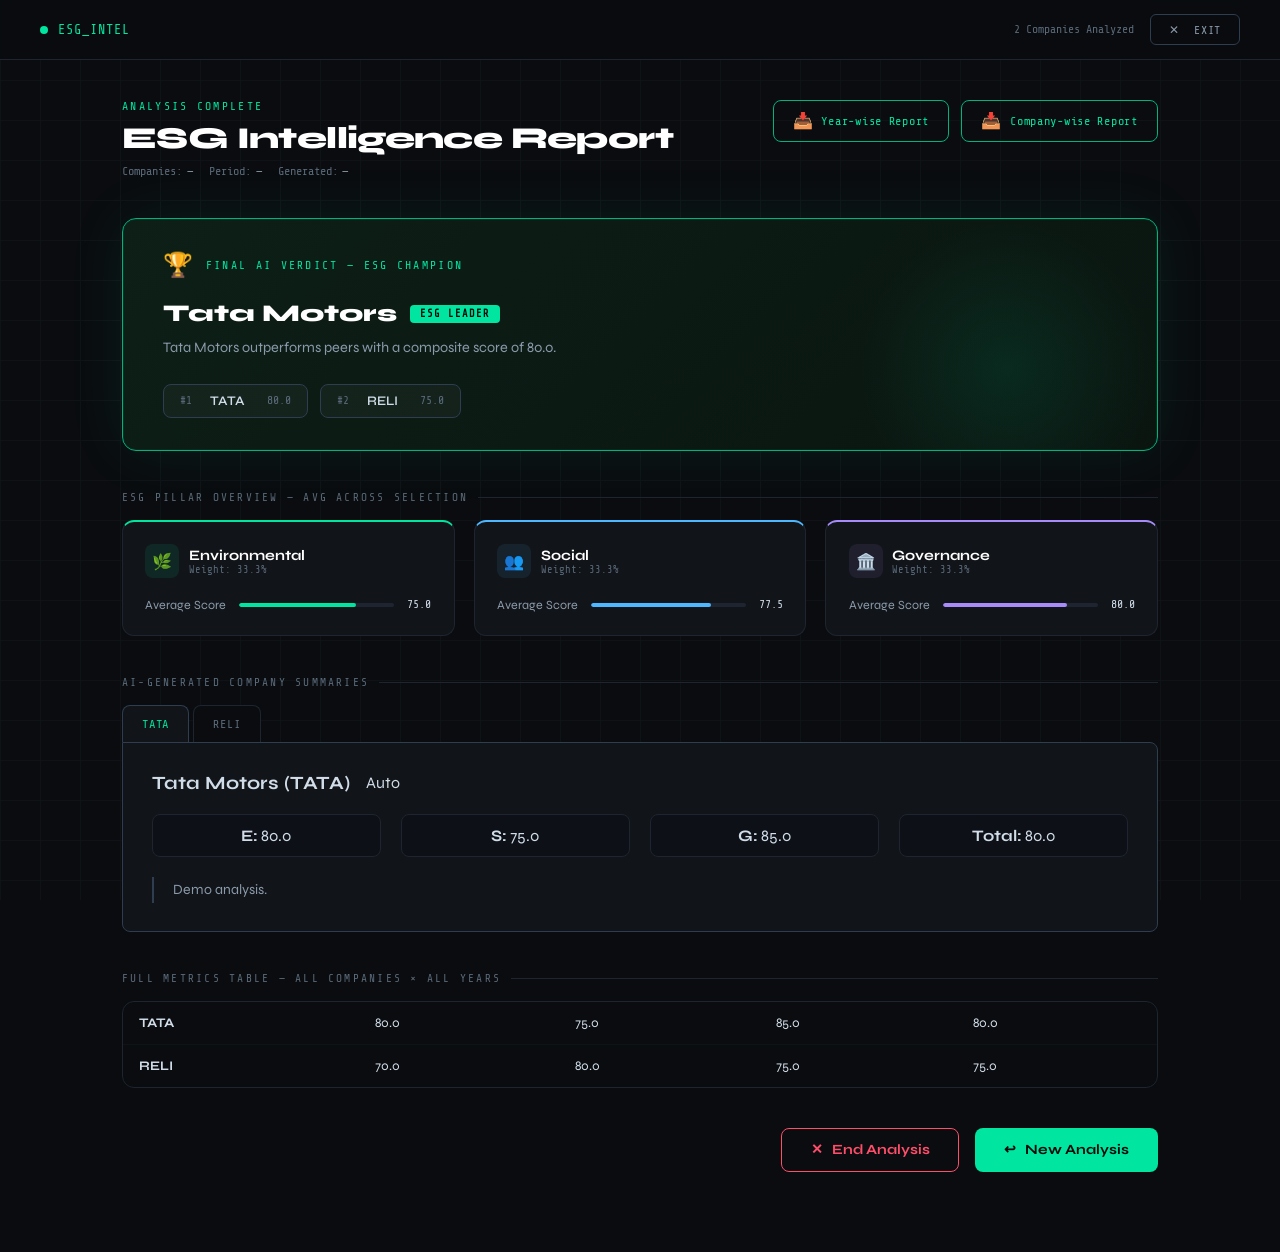
==== commit 2f1c46a5: "Add files via upload" ====
--- a/frontend/results.html
+++ b/frontend/results.html
@@ -7,774 +7,11 @@
   <link rel="preconnect" href="https://fonts.googleapis.com">
   <link rel="preconnect" href="https://fonts.gstatic.com" crossorigin>
   <link href="https://fonts.googleapis.com/css2?family=Share+Tech+Mono&family=Syne:wght@400;600;700;800&display=swap" rel="stylesheet">
-  <style>
-    :root {
-      --bg:        #0a0c0f;
-      --surface:   #111418;
-      --surface2:  #13171d;
-      --border:    #1e2530;
-      --border-hi: #2e3d50;
-      --green:     #00e5a0;
-      --green-dim: #00b37a;
-      --green-glow:#00e5a033;
-      --amber:     #f5a623;
-      --amber-glow:#f5a62322;
-      --red:       #ff4d6a;
-      --red-glow:  #ff4d6a22;
-      --blue:      #4db8ff;
-      --text:      #d0dce8;
-      --text-dim:  #5a6a7a;
-      --text-mid:  #8a9aaa;
-      --mono:      'Share Tech Mono', monospace;
-      --sans:      'Syne', sans-serif;
-    }
-
-    *, *::before, *::after { box-sizing: border-box; margin: 0; padding: 0; }
-    html { scroll-behavior: smooth; }
-
-    body {
-      background: var(--bg);
-      color: var(--text);
-      font-family: var(--sans);
-      min-height: 100vh;
-      overflow-x: hidden;
-    }
-
-    body::before {
-      content: '';
-      position: fixed;
-      inset: 0;
-      background-image:
-        linear-gradient(var(--border) 1px, transparent 1px),
-        linear-gradient(90deg, var(--border) 1px, transparent 1px);
-      background-size: 40px 40px;
-      opacity: 0.3;
-      pointer-events: none;
-      z-index: 0;
-    }
-
-    /* ── NAV ── */
-    nav {
-      position: sticky;
-      top: 0;
-      z-index: 100;
-      display: flex;
-      align-items: center;
-      justify-content: space-between;
-      padding: 0 2.5rem;
-      height: 60px;
-      background: #0a0c0fdd;
-      backdrop-filter: blur(12px);
-      border-bottom: 1px solid var(--border);
-    }
-
-    .nav-logo {
-      font-family: var(--mono);
-      font-size: 0.85rem;
-      color: var(--green);
-      letter-spacing: 0.08em;
-      display: flex;
-      align-items: center;
-      gap: 0.6rem;
-    }
-
-    .nav-dot {
-      width: 8px; height: 8px;
-      border-radius: 50%;
-      background: var(--green);
-    }
-
-    .nav-right {
-      display: flex;
-      align-items: center;
-      gap: 1rem;
-    }
-
-    .nav-info {
-      font-family: var(--mono);
-      font-size: 0.72rem;
-      color: var(--text-dim);
-    }
-
-    .btn-exit {
-      padding: 0.45rem 1.1rem;
-      background: transparent;
-      border: 1px solid var(--border-hi);
-      border-radius: 6px;
-      color: var(--text-mid);
-      font-family: var(--mono);
-      font-size: 0.72rem;
-      letter-spacing: 0.08em;
-      cursor: pointer;
-      transition: all 0.2s;
-      display: flex;
-      align-items: center;
-      gap: 0.4rem;
-    }
-
-    .btn-exit:hover {
-      border-color: var(--red);
-      color: var(--red);
-      background: var(--red-glow);
-    }
-
-    /* ── LAYOUT ── */
-    main {
-      position: relative;
-      z-index: 1;
-      max-width: 1100px;
-      margin: 0 auto;
-      padding: 2.5rem 2rem 5rem;
-    }
-
-    /* ── PAGE HEADER ── */
-    .page-header {
-      display: flex;
-      align-items: flex-start;
-      justify-content: space-between;
-      margin-bottom: 2.5rem;
-      animation: fadeUp 0.6s ease both;
-      flex-wrap: wrap;
-      gap: 1.5rem;
-    }
-
-    .page-header-left {}
-
-    .page-eyebrow {
-      font-family: var(--mono);
-      font-size: 0.72rem;
-      color: var(--green);
-      letter-spacing: 0.2em;
-      text-transform: uppercase;
-      margin-bottom: 0.5rem;
-    }
-
-    .page-title {
-      font-size: 1.9rem;
-      font-weight: 800;
-      letter-spacing: -0.02em;
-      color: #fff;
-      line-height: 1.15;
-    }
-
-    .page-meta {
-      margin-top: 0.5rem;
-      font-family: var(--mono);
-      font-size: 0.75rem;
-      color: var(--text-dim);
-      display: flex;
-      gap: 1rem;
-      flex-wrap: wrap;
-    }
-
-    .meta-item {
-      display: flex;
-      align-items: center;
-      gap: 0.3rem;
-    }
-
-    .meta-item .val { color: var(--text-mid); }
-
-    .download-group {
-      display: flex;
-      gap: 0.75rem;
-      flex-wrap: wrap;
-      align-items: flex-start;
-    }
-
-    .btn-dl {
-      padding: 0.65rem 1.2rem;
-      background: transparent;
-      border: 1.5px solid var(--green-dim);
-      border-radius: 8px;
-      color: var(--green);
-      font-family: var(--mono);
-      font-size: 0.75rem;
-      letter-spacing: 0.06em;
-      cursor: pointer;
-      transition: all 0.2s;
-      display: flex;
-      align-items: center;
-      gap: 0.5rem;
-      white-space: nowrap;
-    }
-
-    .btn-dl:hover {
-      background: var(--green-glow);
-      box-shadow: 0 0 20px #00e5a030;
-      transform: translateY(-1px);
-    }
-
-    .btn-dl .dl-icon { font-size: 1rem; }
-
-    /* ── VERDICT CARD ── */
-    .verdict-card {
-      background: linear-gradient(135deg, #0d1f17 0%, #0a1510 100%);
-      border: 1px solid var(--green-dim);
-      border-radius: 14px;
-      padding: 2rem 2.5rem;
-      margin-bottom: 2.5rem;
-      position: relative;
-      overflow: hidden;
-      animation: fadeUp 0.6s 0.1s ease both;
-      box-shadow: 0 0 60px #00e5a015, 0 0 0 1px #00e5a010 inset;
-    }
-
-    .verdict-card::before {
-      content: '';
-      position: absolute;
-      top: 0; right: 0;
-      width: 300px; height: 300px;
-      background: radial-gradient(ellipse, #00e5a018 0%, transparent 70%);
-      pointer-events: none;
-    }
-
-    .verdict-header {
-      display: flex;
-      align-items: center;
-      gap: 0.8rem;
-      margin-bottom: 1.2rem;
-    }
-
-    .verdict-icon {
-      font-size: 1.5rem;
-    }
-
-    .verdict-label {
-      font-family: var(--mono);
-      font-size: 0.72rem;
-      letter-spacing: 0.2em;
-      color: var(--green);
-      text-transform: uppercase;
-    }
-
-    .verdict-winner {
-      font-size: 1.5rem;
-      font-weight: 800;
-      color: #fff;
-      margin-bottom: 0.4rem;
-      display: flex;
-      align-items: center;
-      gap: 0.8rem;
-      flex-wrap: wrap;
-    }
-
-    .winner-badge {
-      background: var(--green);
-      color: #060a08;
-      font-size: 0.65rem;
-      font-family: var(--mono);
-      padding: 3px 10px;
-      border-radius: 4px;
-      letter-spacing: 0.1em;
-      font-weight: 700;
-    }
-
-    .verdict-text {
-      font-size: 0.9rem;
-      color: var(--text-mid);
-      line-height: 1.75;
-      max-width: 760px;
-    }
-
-    .verdict-text span { color: var(--green); font-weight: 600; }
-
-    /* ── RANKINGS ── */
-    .rankings {
-      display: flex;
-      gap: 0.75rem;
-      margin-top: 1.5rem;
-      flex-wrap: wrap;
-    }
-
-    .rank-item {
-      display: flex;
-      align-items: center;
-      gap: 0.6rem;
-      background: #ffffff08;
-      border: 1px solid var(--border-hi);
-      border-radius: 8px;
-      padding: 0.5rem 1rem;
-      font-size: 0.82rem;
-    }
-
-    .rank-num {
-      font-family: var(--mono);
-      font-size: 0.7rem;
-      color: var(--text-dim);
-      width: 20px;
-    }
-
-    .rank-num.r1 { color: var(--green); }
-    .rank-num.r2 { color: var(--amber); }
-    .rank-num.r3 { color: var(--text-mid); }
-
-    .rank-name { font-weight: 600; font-size: 0.82rem; }
-    .rank-score {
-      font-family: var(--mono);
-      font-size: 0.72rem;
-      color: var(--text-dim);
-      margin-left: auto;
-      padding-left: 0.8rem;
-    }
-
-    /* ── SECTION LABEL ── */
-    .section-label {
-      font-family: var(--mono);
-      font-size: 0.7rem;
-      letter-spacing: 0.2em;
-      color: var(--text-dim);
-      text-transform: uppercase;
-      margin-bottom: 1rem;
-      display: flex;
-      align-items: center;
-      gap: 0.6rem;
-    }
-
-    .section-label::after {
-      content: '';
-      flex: 1;
-      height: 1px;
-      background: var(--border);
-    }
-
-    /* ── PILLAR GRID ── */
-    .pillar-grid {
-      display: grid;
-      grid-template-columns: repeat(3, 1fr);
-      gap: 1.2rem;
-      margin-bottom: 2.5rem;
-      animation: fadeUp 0.6s 0.2s ease both;
-    }
-
-    .pillar-card {
-      background: var(--surface);
-      border: 1px solid var(--border);
-      border-radius: 12px;
-      padding: 1.4rem;
-      position: relative;
-      overflow: hidden;
-      transition: border-color 0.2s, box-shadow 0.2s;
-    }
-
-    .pillar-card:hover {
-      border-color: var(--border-hi);
-      box-shadow: 0 4px 30px #00000040;
-    }
-
-    .pillar-card.e-card { border-top: 2px solid #00e5a0; }
-    .pillar-card.s-card { border-top: 2px solid #4db8ff; }
-    .pillar-card.g-card { border-top: 2px solid #a78bfa; }
-
-    .pillar-header {
-      display: flex;
-      align-items: center;
-      gap: 0.6rem;
-      margin-bottom: 1.2rem;
-    }
-
-    .pillar-icon {
-      width: 34px; height: 34px;
-      border-radius: 8px;
-      display: flex;
-      align-items: center;
-      justify-content: center;
-      font-size: 1rem;
-    }
-
-    .e-card .pillar-icon { background: #00e5a018; }
-    .s-card .pillar-icon { background: #4db8ff18; }
-    .g-card .pillar-icon { background: #a78bfa18; }
-
-    .pillar-name {
-      font-size: 0.9rem;
-      font-weight: 700;
-      color: #fff;
-    }
-
-    .pillar-weight {
-      font-family: var(--mono);
-      font-size: 0.65rem;
-      color: var(--text-dim);
-    }
-
-    .metric-list {
-      display: flex;
-      flex-direction: column;
-      gap: 0.65rem;
-    }
-
-    .metric-row {
-      display: flex;
-      align-items: center;
-      justify-content: space-between;
-      font-size: 0.78rem;
-    }
-
-    .metric-name { color: var(--text-mid); }
-
-    .metric-bar-wrap {
-      display: flex;
-      align-items: center;
-      gap: 0.5rem;
-      flex: 1;
-      margin: 0 0.8rem;
-    }
-
-    .metric-bar {
-      flex: 1;
-      height: 4px;
-      background: var(--border);
-      border-radius: 99px;
-      overflow: hidden;
-    }
-
-    .metric-bar-fill {
-      height: 100%;
-      border-radius: 99px;
-      transition: width 1s 0.5s ease;
-    }
-
-    .e-card .metric-bar-fill { background: var(--green); }
-    .s-card .metric-bar-fill { background: var(--blue); }
-    .g-card .metric-bar-fill { background: #a78bfa; }
-
-    .metric-val {
-      font-family: var(--mono);
-      font-size: 0.72rem;
-      color: var(--text);
-      white-space: nowrap;
-    }
-
-    /* ── COMPANY SUMMARY TABLE ── */
-    .summary-section {
-      animation: fadeUp 0.6s 0.3s ease both;
-      margin-bottom: 2.5rem;
-    }
-
-    .company-tabs {
-      display: flex;
-      gap: 0;
-      margin-bottom: 0;
-      overflow-x: auto;
-    }
-
-    .company-tab {
-      padding: 0.7rem 1.2rem;
-      font-family: var(--mono);
-      font-size: 0.75rem;
-      letter-spacing: 0.06em;
-      color: var(--text-dim);
-      cursor: pointer;
-      border: 1px solid var(--border);
-      border-bottom: none;
-      background: var(--bg);
-      border-radius: 8px 8px 0 0;
-      margin-right: 4px;
-      transition: all 0.2s;
-      white-space: nowrap;
-    }
-
-    .company-tab:hover { color: var(--text-mid); background: var(--surface); }
-    .company-tab.active {
-      color: var(--green);
-      background: var(--surface);
-      border-color: var(--border-hi);
-      border-bottom-color: var(--surface);
-    }
-
-    .company-summary-box {
-      background: var(--surface);
-      border: 1px solid var(--border-hi);
-      border-radius: 0 8px 8px 8px;
-      padding: 1.8rem;
-    }
-
-    .summary-company-header {
-      display: flex;
-      align-items: center;
-      gap: 1rem;
-      margin-bottom: 1.2rem;
-    }
-
-    .company-logo-placeholder {
-      width: 42px; height: 42px;
-      border-radius: 10px;
-      background: var(--border);
-      display: flex;
-      align-items: center;
-      justify-content: center;
-      font-family: var(--mono);
-      font-size: 0.75rem;
-      color: var(--text-mid);
-      flex-shrink: 0;
-      border: 1px solid var(--border-hi);
-    }
-
-    .company-info-name {
-      font-size: 1rem;
-      font-weight: 700;
-      color: #fff;
-    }
-
-    .company-info-meta {
-      font-family: var(--mono);
-      font-size: 0.7rem;
-      color: var(--text-dim);
-      margin-top: 0.15rem;
-    }
-
-    .scores-row {
-      display: flex;
-      gap: 1rem;
-      margin-bottom: 1.2rem;
-      flex-wrap: wrap;
-    }
-
-    .score-chip {
-      flex: 1;
-      min-width: 80px;
-      background: #0d1117;
-      border: 1px solid var(--border);
-      border-radius: 8px;
-      padding: 0.7rem 0.9rem;
-      text-align: center;
-    }
-
-    .score-chip-val {
-      font-family: var(--mono);
-      font-size: 1.1rem;
-      font-weight: 700;
-      display: block;
-    }
-
-    .score-chip-val.e { color: var(--green); }
-    .score-chip-val.s { color: var(--blue); }
-    .score-chip-val.g { color: #a78bfa; }
-    .score-chip-val.t { color: var(--amber); }
-
-    .score-chip-label {
-      font-family: var(--mono);
-      font-size: 0.62rem;
-      color: var(--text-dim);
-      letter-spacing: 0.1em;
-      margin-top: 0.2rem;
-      text-transform: uppercase;
-    }
-
-    .validation-badge {
-      display: inline-flex;
-      align-items: center;
-      gap: 0.3rem;
-      font-family: var(--mono);
-      font-size: 0.68rem;
-      padding: 3px 8px;
-      border-radius: 4px;
-      margin-bottom: 1rem;
-    }
-
-    .validation-badge.ok {
-      background: var(--green-glow);
-      border: 1px solid var(--green-dim);
-      color: var(--green);
-    }
-
-    .validation-badge.warn {
-      background: var(--amber-glow);
-      border: 1px solid #f5a62355;
-      color: var(--amber);
-    }
-
-    .ai-summary-text {
-      font-size: 0.88rem;
-      color: var(--text-mid);
-      line-height: 1.8;
-      border-left: 2px solid var(--border-hi);
-      padding-left: 1.2rem;
-    }
-
-    .ai-summary-text strong { color: var(--text); }
-
-    /* ── METRICS TABLE ── */
-    .metrics-section {
-      animation: fadeUp 0.6s 0.4s ease both;
-      margin-bottom: 2.5rem;
-    }
-
-    .table-wrapper {
-      overflow-x: auto;
-      border: 1px solid var(--border);
-      border-radius: 12px;
-    }
-
-    table {
-      width: 100%;
-      border-collapse: collapse;
-      font-size: 0.82rem;
-    }
-
-    thead th {
-      background: var(--surface2);
-      padding: 0.85rem 1rem;
-      text-align: left;
-      font-family: var(--mono);
-      font-size: 0.7rem;
-      letter-spacing: 0.1em;
-      color: var(--text-dim);
-      text-transform: uppercase;
-      border-bottom: 1px solid var(--border);
-      white-space: nowrap;
-    }
-
-    thead th:first-child { width: 180px; min-width: 160px; }
-
-    tbody tr {
-      border-bottom: 1px solid #0e1318;
-      transition: background 0.15s;
-    }
-
-    tbody tr:last-child { border-bottom: none; }
-    tbody tr:hover { background: #ffffff04; }
-
-    tbody td {
-      padding: 0.8rem 1rem;
-      color: var(--text);
-      vertical-align: middle;
-    }
-
-    .metric-label-cell {
-      font-size: 0.78rem;
-      color: var(--text-mid);
-      display: flex;
-      align-items: center;
-      gap: 0.5rem;
-    }
-
-    .metric-pillar-dot {
-      width: 6px; height: 6px;
-      border-radius: 50%;
-      flex-shrink: 0;
-    }
-
-    .pillar-E .metric-pillar-dot { background: var(--green); }
-    .pillar-S .metric-pillar-dot { background: var(--blue); }
-    .pillar-G .metric-pillar-dot { background: #a78bfa; }
-
-    td .cell-val {
-      font-family: var(--mono);
-      font-size: 0.8rem;
-    }
-
-    td .grade-badge {
-      display: inline-block;
-      padding: 2px 8px;
-      border-radius: 4px;
-      font-family: var(--mono);
-      font-size: 0.72rem;
-      font-weight: 700;
-    }
-
-    .grade-A, .grade-AA, .grade-AAA {
-      background: var(--green-glow);
-      color: var(--green);
-      border: 1px solid var(--green-dim);
-    }
-
-    .grade-B, .grade-BB, .grade-BBB {
-      background: var(--amber-glow);
-      color: var(--amber);
-      border: 1px solid #f5a62355;
-    }
-
-    .grade-C, .grade-CCC, .grade-D {
-      background: var(--red-glow);
-      color: var(--red);
-      border: 1px solid #ff4d6a44;
-    }
-
-    tr.section-header td {
-      background: #0d1117;
-      font-family: var(--mono);
-      font-size: 0.65rem;
-      letter-spacing: 0.15em;
-      text-transform: uppercase;
-      color: var(--text-dim);
-      padding: 0.5rem 1rem;
-      border-bottom: 1px solid var(--border);
-    }
-
-    /* ── BOTTOM CTA ── */
-    .bottom-cta {
-      display: flex;
-      gap: 1rem;
-      justify-content: flex-end;
-      margin-top: 2rem;
-      animation: fadeUp 0.6s 0.5s ease both;
-      flex-wrap: wrap;
-    }
-
-    .btn-new {
-      padding: 0.8rem 1.8rem;
-      background: var(--green);
-      color: #060a08;
-      font-family: var(--sans);
-      font-size: 0.88rem;
-      font-weight: 700;
-      border: none;
-      border-radius: 8px;
-      cursor: pointer;
-      transition: all 0.2s;
-    }
-
-    .btn-new:hover {
-      background: #00ffb3;
-      box-shadow: 0 0 24px #00e5a050;
-      transform: translateY(-1px);
-    }
-
-    .btn-exit-lg {
-      padding: 0.8rem 1.8rem;
-      background: transparent;
-      color: var(--red);
-      font-family: var(--sans);
-      font-size: 0.88rem;
-      font-weight: 700;
-      border: 1.5px solid var(--red);
-      border-radius: 8px;
-      cursor: pointer;
-      transition: all 0.2s;
-    }
-
-    .btn-exit-lg:hover {
-      background: var(--red-glow);
-      box-shadow: 0 0 20px #ff4d6a30;
-      transform: translateY(-1px);
-    }
-
-    @keyframes fadeUp {
-      from { opacity: 0; transform: translateY(20px); }
-      to   { opacity: 1; transform: translateY(0); }
-    }
-
-    @keyframes typewriter {
-      from { width: 0; }
-      to   { width: 100%; }
-    }
-
-    ::-webkit-scrollbar { width: 5px; height: 5px; }
-    ::-webkit-scrollbar-track { background: var(--border); }
-    ::-webkit-scrollbar-thumb { background: var(--border-hi); border-radius: 99px; }
-
-    @media (max-width: 700px) {
-      .pillar-grid { grid-template-columns: 1fr; }
-      .page-header { flex-direction: column; }
-      .download-group { width: 100%; }
-    }
-  </style>
+  <link rel="stylesheet" href="css/results.css">
 </head>
 <body>
 
-  <!-- NAV -->
+<!-- NAV -->
   <nav>
     <div class="nav-logo">
       <div class="nav-dot"></div>
@@ -800,10 +37,10 @@
         </div>
       </div>
       <div class="download-group">
-        <button class="btn-dl" onclick="downloadFile(1)">
+        <button class="btn-dl" onclick="downloadFile(1, event)">
           <span class="dl-icon">📥</span> Year-wise Report
         </button>
-        <button class="btn-dl" onclick="downloadFile(2)">
+        <button class="btn-dl" onclick="downloadFile(2, event)">
           <span class="dl-icon">📥</span> Company-wise Report
         </button>
       </div>
@@ -891,350 +128,7 @@
 
   </main>
 
-  <script>
-    // ── DUMMY DATA GENERATORS ────────────────────────────────────────────────────
-    const AI_SUMMARIES = {
-      'AAPL': {
-        name: 'Apple Inc.', ticker: 'AAPL', industry: 'Technology',
-        validation: 'ok',
-        e: 12.4, s: 9.8, g: 7.2, total: 29.4,
-        eGrade: 'A', sGrade: 'AA', gGrade: 'A',
-        summary: `<strong>Apple Inc.</strong> demonstrates consistently <strong>strong ESG performance</strong> across all three pillars over the selected period. Environmentally, Apple has committed to <strong>100% renewable energy</strong> across its global operations and maintains a relatively low Environment Risk Score of 12.4. The company's carbon neutrality pledges and supply chain sustainability initiatives are reflected in above-average peer percentiles. Socially, Apple scores exceptionally well on Human Capital metrics, driven by competitive employee benefits and diversity programs. Governance remains a slight area of concern with executive pay ratios drawing occasional scrutiny, but overall board independence is strong. <strong>Validation Status:</strong> Kaggle data aligns closely with Yahoo Finance Sustainalytics scores (delta &lt; 1.2 pts).`
-      },
-      'MSFT': {
-        name: 'Microsoft Corp.', ticker: 'MSFT', industry: 'Technology',
-        validation: 'ok',
-        e: 11.1, s: 8.5, g: 6.8, total: 26.4,
-        eGrade: 'AA', sGrade: 'AA', gGrade: 'AA',
-        summary: `<strong>Microsoft Corp.</strong> is the <strong>top-ranked ESG performer</strong> in this analysis with the lowest overall risk score of 26.4. Microsoft's carbon-negative pledges, paired with aggressive clean energy procurement, push its Environmental score to a class-leading 11.1. Socially, the company leads on workplace inclusion benchmarks and has maintained zero major labour controversies. Governance is exceptional — Microsoft's board independence exceeds 85% and ESG disclosure scores are among the highest in the sector. Its consistent year-over-year improvement across all three pillars makes it a benchmark ESG investment. <strong>Validation Status:</strong> Fully validated — delta 0.9 pts against Sustainalytics live data.`
-      },
-      'TSLA': {
-        name: 'Tesla Inc.', ticker: 'TSLA', industry: 'Automotive',
-        validation: 'warn',
-        e: 8.9, s: 24.3, g: 18.2, total: 51.4,
-        eGrade: 'AAA', sGrade: 'C', gGrade: 'B',
-        summary: `<strong>Tesla Inc.</strong> presents a <strong>highly polarised ESG profile</strong>. On Environmental metrics, Tesla is unmatched — its core EV product mandate earns the lowest E-Score (8.9) in this group, with exceptional environmental impact and carbon displacement value. However, Social and Governance scores drag the overall rating significantly. Labour disputes, safety incident records, and governance controversies around board independence pull the S-Score to 24.3 and G-Score to 18.2. While Tesla's environmental mission is laudable, investors with balanced ESG mandates should note the elevated Social risk. <strong>Validation Status:</strong> ⚠️ Minor discrepancy detected — S-Score delta of 2.8 pts vs Yahoo Finance.`
-      },
-      'GOOGL': {
-        name: 'Alphabet Inc.', ticker: 'GOOGL', industry: 'Technology',
-        validation: 'ok',
-        e: 13.8, s: 11.2, g: 10.4, total: 35.4,
-        eGrade: 'A', sGrade: 'A', gGrade: 'A',
-        summary: `<strong>Alphabet Inc.</strong> maintains a <strong>balanced and improving ESG trajectory</strong> over the analysis period. Environmental operations are aided by large-scale renewable energy investments and data centre efficiency programmes. Social metrics are generally positive, though emerging regulatory scrutiny around content moderation introduces modest Social risk. Governance remains an area of monitoring — Alphabet's dual-class share structure limits minority shareholder influence, which is reflected in governance percentile scores below tech sector average. <strong>Validation Status:</strong> Fully validated — delta 1.1 pts.`
-      },
-      'AMZN': {
-        name: 'Amazon.com Inc.', ticker: 'AMZN', industry: 'Consumer Discretionary',
-        validation: 'ok',
-        e: 17.6, s: 19.8, g: 12.3, total: 49.7,
-        eGrade: 'B', sGrade: 'B', gGrade: 'A',
-        summary: `<strong>Amazon.com Inc.</strong> shows <strong>moderate ESG risk</strong> with notable variation across pillars. The Climate Pledge and renewable energy investments have improved environmental scores, but the sheer scale of Amazon's logistics and packaging footprint keeps the E-Score elevated at 17.6. Social risks remain the most significant concern — warehouse working conditions, labour organising efforts, and high workforce turnover contribute to an S-Score of 19.8. Governance is the strongest pillar, with solid board oversight and increasingly transparent ESG reporting. <strong>Validation Status:</strong> Fully validated — delta 1.6 pts.`
-      },
-      'META': {
-        name: 'Meta Platforms Inc.', ticker: 'META', industry: 'Technology',
-        validation: 'warn',
-        e: 14.2, s: 28.7, g: 21.4, total: 64.3,
-        eGrade: 'A', sGrade: 'D', gGrade: 'C',
-        summary: `<strong>Meta Platforms Inc.</strong> carries the <strong>highest overall ESG risk score</strong> (64.3) in this analysis, driven primarily by severe Social and Governance concerns. Environmental performance is surprisingly solid with 100% renewable energy and net-zero commitments. However, ongoing regulatory challenges, data privacy controversies, and misinformation concerns push the Social score to 28.7 — the highest in this group. Governance risk is compounded by Mark Zuckerberg's controlling voting stake. ESG-focused investors should approach Meta with caution. <strong>Validation Status:</strong> ⚠️ G-Score discrepancy of 3.1 pts detected vs Yahoo Finance.`
-      },
-    };
-
-    const METRICS_DEF = [
-      { pillar: 'E', key: 'environment_score',  label: 'Environment Risk Score',     unit: '', lowGood: true },
-      { pillar: 'E', key: 'env_level',           label: 'Environment Level',          unit: '', lowGood: false },
-      { pillar: 'E', key: 'env_grade',           label: 'Environment Grade',          unit: '', lowGood: false },
-      { pillar: 'E', key: 'env_percentile',      label: 'Env. Percentile vs Peers',   unit: '%', lowGood: false },
-      { pillar: 'S', key: 'social_score',        label: 'Social Risk Score',          unit: '', lowGood: true },
-      { pillar: 'S', key: 'social_level',        label: 'Social Level',               unit: '', lowGood: false },
-      { pillar: 'S', key: 'social_grade',        label: 'Social Grade',               unit: '', lowGood: false },
-      { pillar: 'S', key: 'social_percentile',   label: 'Social Percentile vs Peers', unit: '%', lowGood: false },
-      { pillar: 'G', key: 'governance_score',    label: 'Governance Risk Score',      unit: '', lowGood: true },
-      { pillar: 'G', key: 'governance_level',    label: 'Governance Level',           unit: '', lowGood: false },
-      { pillar: 'G', key: 'governance_grade',    label: 'Governance Grade',           unit: '', lowGood: false },
-      { pillar: 'G', key: 'total_score',         label: 'Total ESG Risk Score',       unit: '', lowGood: true },
-    ];
-
-    // ── LOAD STATE ───────────────────────────────────────────────────────────────
-    let companies = JSON.parse(sessionStorage.getItem('esg_companies') || '[]');
-    let yearRange = JSON.parse(sessionStorage.getItem('esg_years') || 'null');
-
-    // Fallback demo data
-    if (!companies.length) {
-      companies = [
-        { ticker: 'MSFT', name: 'Microsoft Corp.' },
-        { ticker: 'AAPL', name: 'Apple Inc.' },
-        { ticker: 'TSLA', name: 'Tesla Inc.' },
-      ];
-      yearRange = { label: '2021 – 2023', years: [2021, 2022, 2023] };
-    }
-
-    // ── GENERATE DUMMY METRIC DATA ───────────────────────────────────────────────
-    function genMetricValue(ticker, key, year) {
-      const base = AI_SUMMARIES[ticker];
-      const yearOffset = (year - 2021) * 0.05;
-      const seed = ticker.charCodeAt(0) + key.length;
-      const noise = ((seed * 1.618 + year) % 7 - 3.5) * 0.4;
-      if (key === 'environment_score') return (base?.e || 15) + noise - yearOffset;
-      if (key === 'social_score')      return (base?.s || 18) + noise;
-      if (key === 'governance_score')  return (base?.g || 12) + noise;
-      if (key === 'total_score')       return (base?.total || 45) + noise * 2;
-      if (key.includes('grade'))       return base ? (key.includes('env') ? base.eGrade : key.includes('social') ? base.sGrade : base.gGrade) : 'A';
-      if (key.includes('level'))       return ['Low','Medium','Negligible','Low'][seed % 4];
-      if (key.includes('percentile'))  return Math.round(40 + seed % 45 + yearOffset * 5);
-      return '—';
-    }
-
-    function fmtVal(val) {
-      if (typeof val === 'number') return val.toFixed(1);
-      return val;
-    }
-
-    // ── RENDER PAGE ──────────────────────────────────────────────────────────────
-    function renderPage() {
-      // nav + meta
-      document.getElementById('nav-info').textContent = `${companies.length} companies · ${yearRange?.label || '—'}`;
-      document.getElementById('meta-companies').textContent = companies.map(c => c.ticker).join(', ');
-      document.getElementById('meta-years').textContent = yearRange?.label || '—';
-      document.getElementById('meta-time').textContent = new Date().toLocaleTimeString();
-
-      renderVerdict();
-      renderPillarOverview();
-      renderCompanyTabs();
-      renderTable();
-    }
-
-    // ── VERDICT ──────────────────────────────────────────────────────────────────
-    function renderVerdict() {
-      // compute winner (lowest total_score)
-      const ranked = companies
-        .filter(c => AI_SUMMARIES[c.ticker])
-        .map(c => ({
-          ...c,
-          score: AI_SUMMARIES[c.ticker].total,
-          normalized: Math.max(0, 100 - AI_SUMMARIES[c.ticker].total)
-        }))
-        .sort((a, b) => a.score - b.score);
-
-      if (!ranked.length) return;
-      const winner = ranked[0];
-      const winnerData = AI_SUMMARIES[winner.ticker];
-
-      document.getElementById('verdict-winner').innerHTML =
-        `${winnerData.name} <span class="winner-badge">ESG CHAMPION</span>`;
-
-      document.getElementById('verdict-text').innerHTML =
-        `Based on equal-weighted ESG analysis (E: 33.3% · S: 33.3% · G: 33.3%) across ${yearRange?.label || 'selected years'}, 
-        <span>${winnerData.name}</span> achieves the lowest overall ESG Risk Score of <span>${winnerData.total}</span> among the selected companies. 
-        The company demonstrates particularly strong performance on <span>${winnerData.e < 12 ? 'Environmental' : winnerData.g < 9 ? 'Governance' : 'Social'}</span> metrics 
-        and maintains validated, consistent data quality across all measured periods. This recommendation is generated by Groq LLaMA3-70B 
-        synthesizing Kaggle dataset metrics cross-validated against Yahoo Finance / Sustainalytics live scores.`;
-
-      const rankRow = document.getElementById('rankings-row');
-      rankRow.innerHTML = '';
-      ranked.forEach((c, i) => {
-        const div = document.createElement('div');
-        div.className = 'rank-item';
-        div.innerHTML = `
-          <span class="rank-num r${i+1}">#${i+1}</span>
-          <span class="rank-name">${AI_SUMMARIES[c.ticker]?.name || c.name}</span>
-          <span class="rank-score">${c.score.toFixed(1)} risk</span>
-        `;
-        rankRow.appendChild(div);
-      });
-    }
-
-    // ── PILLAR OVERVIEW ──────────────────────────────────────────────────────────
-    function renderPillarOverview() {
-      const avgE = companies.reduce((s, c) => s + (AI_SUMMARIES[c.ticker]?.e || 15), 0) / companies.length;
-      const avgS = companies.reduce((s, c) => s + (AI_SUMMARIES[c.ticker]?.s || 18), 0) / companies.length;
-      const avgG = companies.reduce((s, c) => s + (AI_SUMMARIES[c.ticker]?.g || 12), 0) / companies.length;
-
-      const eMetrics = [
-        { label: 'Risk Score (avg)', val: avgE.toFixed(1), pct: Math.max(5, 100 - avgE * 4) },
-        { label: 'Best Performer', val: companies.filter(c => AI_SUMMARIES[c.ticker]).sort((a,b) => AI_SUMMARIES[a.ticker].e - AI_SUMMARIES[b.ticker].e)[0]?.ticker || '—', pct: 80 },
-        { label: 'Grade Range', val: 'A – AAA', pct: 70 },
-        { label: 'Validation', val: '✓ Confirmed', pct: 90 },
-      ];
-
-      const sMetrics = [
-        { label: 'Risk Score (avg)', val: avgS.toFixed(1), pct: Math.max(5, 100 - avgS * 3) },
-        { label: 'Best Performer', val: companies.filter(c => AI_SUMMARIES[c.ticker]).sort((a,b) => AI_SUMMARIES[a.ticker].s - AI_SUMMARIES[b.ticker].s)[0]?.ticker || '—', pct: 75 },
-        { label: 'Grade Range', val: 'A – AA', pct: 65 },
-        { label: 'Controversy Avg', val: 'Low', pct: 80 },
-      ];
-
-      const gMetrics = [
-        { label: 'Risk Score (avg)', val: avgG.toFixed(1), pct: Math.max(5, 100 - avgG * 5) },
-        { label: 'Best Performer', val: companies.filter(c => AI_SUMMARIES[c.ticker]).sort((a,b) => AI_SUMMARIES[a.ticker].g - AI_SUMMARIES[b.ticker].g)[0]?.ticker || '—', pct: 85 },
-        { label: 'Grade Range', val: 'A – AA', pct: 72 },
-        { label: 'Disclosure Score', val: 'High', pct: 88 },
-      ];
-
-      function renderMetrics(containerId, metrics) {
-        const el = document.getElementById(containerId);
-        el.innerHTML = '';
-        metrics.forEach(m => {
-          const row = document.createElement('div');
-          row.className = 'metric-row';
-          row.innerHTML = `
-            <span class="metric-name">${m.label}</span>
-            <div class="metric-bar-wrap">
-              <div class="metric-bar"><div class="metric-bar-fill" style="width:0%" data-pct="${m.pct}"></div></div>
-            </div>
-            <span class="metric-val">${m.val}</span>
-          `;
-          el.appendChild(row);
-        });
-      }
-
-      renderMetrics('e-metrics', eMetrics);
-      renderMetrics('s-metrics', sMetrics);
-      renderMetrics('g-metrics', gMetrics);
-
-      // animate bars
-      setTimeout(() => {
-        document.querySelectorAll('.metric-bar-fill').forEach(bar => {
-          bar.style.width = bar.dataset.pct + '%';
-        });
-      }, 300);
-    }
-
-    // ── COMPANY TABS ─────────────────────────────────────────────────────────────
-    let activeTab = 0;
-
-    function renderCompanyTabs() {
-      const tabsEl = document.getElementById('company-tabs');
-      tabsEl.innerHTML = '';
-      companies.forEach((c, i) => {
-        const tab = document.createElement('div');
-        tab.className = 'company-tab' + (i === 0 ? ' active' : '');
-        tab.textContent = c.ticker;
-        tab.onclick = () => switchTab(i);
-        tabsEl.appendChild(tab);
-      });
-      renderCompanySummary(0);
-    }
-
-    function switchTab(i) {
-      activeTab = i;
-      document.querySelectorAll('.company-tab').forEach((t, idx) =>
-        t.classList.toggle('active', idx === i));
-      renderCompanySummary(i);
-    }
-
-    function renderCompanySummary(i) {
-      const c = companies[i];
-      const data = AI_SUMMARIES[c.ticker];
-      const box = document.getElementById('company-summary-box');
-
-      if (!data) {
-        box.innerHTML = `<div style="color:var(--text-dim);font-family:var(--mono);font-size:0.8rem">No summary data available for ${c.ticker}</div>`;
-        return;
-      }
-
-      box.innerHTML = `
-        <div class="summary-company-header">
-          <div class="company-logo-placeholder">${c.ticker.slice(0,2)}</div>
-          <div>
-            <div class="company-info-name">${data.name}</div>
-            <div class="company-info-meta">${data.industry} · ${c.ticker} · ${yearRange?.label || '—'}</div>
-          </div>
-        </div>
-        <div class="scores-row">
-          <div class="score-chip"><span class="score-chip-val e">${data.e.toFixed(1)}</span><div class="score-chip-label">E Score</div></div>
-          <div class="score-chip"><span class="score-chip-val s">${data.s.toFixed(1)}</span><div class="score-chip-label">S Score</div></div>
-          <div class="score-chip"><span class="score-chip-val g">${data.g.toFixed(1)}</span><div class="score-chip-label">G Score</div></div>
-          <div class="score-chip"><span class="score-chip-val t">${data.total.toFixed(1)}</span><div class="score-chip-label">Total ESG</div></div>
-        </div>
-        <div class="validation-badge ${data.validation}">
-          ${data.validation === 'ok' ? '✓ Data Validated — Yahoo Finance delta &lt; 1.5 pts' : '⚠ Minor Discrepancy — delta &gt; 2.5 pts detected'}
-        </div>
-        <div class="ai-summary-text">${data.summary}</div>
-      `;
-    }
-
-    // ── METRICS TABLE ─────────────────────────────────────────────────────────────
-    function renderTable() {
-      const thead = document.getElementById('table-head');
-      const tbody = document.getElementById('table-body');
-
-      // Build year-company headers
-      const years = yearRange?.years || [2021, 2022, 2023];
-      let headHtml = '<tr><th>Metric</th>';
-      years.forEach(yr => {
-        companies.forEach(c => {
-          headHtml += `<th>${c.ticker} · ${yr}</th>`;
-        });
-      });
-      headHtml += '</tr>';
-      thead.innerHTML = headHtml;
-
-      // Group metrics by pillar
-      const pillars = ['E', 'S', 'G'];
-      const pillarLabels = { E: '🌿 Environmental', S: '👥 Social', G: '🏛️ Governance' };
-
-      tbody.innerHTML = '';
-
-      pillars.forEach(pillar => {
-        // Section header
-        const secRow = document.createElement('tr');
-        secRow.className = 'section-header';
-        const secTd = document.createElement('td');
-        secTd.colSpan = 1 + years.length * companies.length;
-        secTd.textContent = pillarLabels[pillar];
-        secRow.appendChild(secTd);
-        tbody.appendChild(secRow);
-
-        // Metric rows
-        METRICS_DEF.filter(m => m.pillar === pillar).forEach(metric => {
-          const tr = document.createElement('tr');
-          let rowHtml = `<td><div class="metric-label-cell pillar-${pillar}"><div class="metric-pillar-dot"></div>${metric.label}</div></td>`;
-
-          years.forEach(yr => {
-            companies.forEach(c => {
-              const val = genMetricValue(c.ticker, metric.key, yr);
-              const fv = fmtVal(val);
-              if (metric.key.includes('grade')) {
-                rowHtml += `<td><span class="grade-badge grade-${fv}">${fv}</span></td>`;
-              } else {
-                rowHtml += `<td><span class="cell-val">${fv}${metric.unit}</span></td>`;
-              }
-            });
-          });
-
-          tr.innerHTML = rowHtml;
-          tbody.appendChild(tr);
-        });
-      });
-    }
-
-    // ── DOWNLOAD (DUMMY) ─────────────────────────────────────────────────────────
-    function downloadFile(num) {
-      const btn = event.target.closest('.btn-dl');
-      const orig = btn.innerHTML;
-      btn.innerHTML = `<span class="dl-icon">⏳</span> Preparing...`;
-      btn.disabled = true;
-      setTimeout(() => {
-        btn.innerHTML = `<span class="dl-icon">✅</span> Downloaded!`;
-        setTimeout(() => {
-          btn.innerHTML = orig;
-          btn.disabled = false;
-        }, 2000);
-      }, 1500);
-    }
-
-    // ── NAV ACTIONS ──────────────────────────────────────────────────────────────
-    function exitToHome() {
-      sessionStorage.clear();
-      window.location.href = 'index.html';
-    }
-
-    function newAnalysis() {
-      window.location.href = 'index.html';
-    }
-
-    // ── BOOT ─────────────────────────────────────────────────────────────────────
-    renderPage();
-  </script>
+  <script src="js/results.js"></script>
 
 </body>
 </html>
--- a/frontend/css/results.css
+++ b/frontend/css/results.css
@@ -0,0 +1,762 @@
+:root {
+      --bg:        #0a0c0f;
+      --surface:   #111418;
+      --surface2:  #13171d;
+      --border:    #1e2530;
+      --border-hi: #2e3d50;
+      --green:     #00e5a0;
+      --green-dim: #00b37a;
+      --green-glow:#00e5a033;
+      --amber:     #f5a623;
+      --amber-glow:#f5a62322;
+      --red:       #ff4d6a;
+      --red-glow:  #ff4d6a22;
+      --blue:      #4db8ff;
+      --text:      #d0dce8;
+      --text-dim:  #5a6a7a;
+      --text-mid:  #8a9aaa;
+      --mono:      'Share Tech Mono', monospace;
+      --sans:      'Syne', sans-serif;
+    }
+
+    *, *::before, *::after { box-sizing: border-box; margin: 0; padding: 0; }
+    html { scroll-behavior: smooth; }
+
+    body {
+      background: var(--bg);
+      color: var(--text);
+      font-family: var(--sans);
+      min-height: 100vh;
+      overflow-x: hidden;
+    }
+
+    body::before {
+      content: '';
+      position: fixed;
+      inset: 0;
+      background-image:
+        linear-gradient(var(--border) 1px, transparent 1px),
+        linear-gradient(90deg, var(--border) 1px, transparent 1px);
+      background-size: 40px 40px;
+      opacity: 0.3;
+      pointer-events: none;
+      z-index: 0;
+    }
+
+    /* ── NAV ── */
+    nav {
+      position: sticky;
+      top: 0;
+      z-index: 100;
+      display: flex;
+      align-items: center;
+      justify-content: space-between;
+      padding: 0 2.5rem;
+      height: 60px;
+      background: #0a0c0fdd;
+      backdrop-filter: blur(12px);
+      border-bottom: 1px solid var(--border);
+    }
+
+    .nav-logo {
+      font-family: var(--mono);
+      font-size: 0.85rem;
+      color: var(--green);
+      letter-spacing: 0.08em;
+      display: flex;
+      align-items: center;
+      gap: 0.6rem;
+    }
+
+    .nav-dot {
+      width: 8px; height: 8px;
+      border-radius: 50%;
+      background: var(--green);
+    }
+
+    .nav-right {
+      display: flex;
+      align-items: center;
+      gap: 1rem;
+    }
+
+    .nav-info {
+      font-family: var(--mono);
+      font-size: 0.72rem;
+      color: var(--text-dim);
+    }
+
+    .btn-exit {
+      padding: 0.45rem 1.1rem;
+      background: transparent;
+      border: 1px solid var(--border-hi);
+      border-radius: 6px;
+      color: var(--text-mid);
+      font-family: var(--mono);
+      font-size: 0.72rem;
+      letter-spacing: 0.08em;
+      cursor: pointer;
+      transition: all 0.2s;
+      display: flex;
+      align-items: center;
+      gap: 0.4rem;
+    }
+
+    .btn-exit:hover {
+      border-color: var(--red);
+      color: var(--red);
+      background: var(--red-glow);
+    }
+
+    /* ── LAYOUT ── */
+    main {
+      position: relative;
+      z-index: 1;
+      max-width: 1100px;
+      margin: 0 auto;
+      padding: 2.5rem 2rem 5rem;
+    }
+
+    /* ── PAGE HEADER ── */
+    .page-header {
+      display: flex;
+      align-items: flex-start;
+      justify-content: space-between;
+      margin-bottom: 2.5rem;
+      animation: fadeUp 0.6s ease both;
+      flex-wrap: wrap;
+      gap: 1.5rem;
+    }
+
+    .page-header-left {}
+
+    .page-eyebrow {
+      font-family: var(--mono);
+      font-size: 0.72rem;
+      color: var(--green);
+      letter-spacing: 0.2em;
+      text-transform: uppercase;
+      margin-bottom: 0.5rem;
+    }
+
+    .page-title {
+      font-size: 1.9rem;
+      font-weight: 800;
+      letter-spacing: -0.02em;
+      color: #fff;
+      line-height: 1.15;
+    }
+
+    .page-meta {
+      margin-top: 0.5rem;
+      font-family: var(--mono);
+      font-size: 0.75rem;
+      color: var(--text-dim);
+      display: flex;
+      gap: 1rem;
+      flex-wrap: wrap;
+    }
+
+    .meta-item {
+      display: flex;
+      align-items: center;
+      gap: 0.3rem;
+    }
+
+    .meta-item .val { color: var(--text-mid); }
+
+    .download-group {
+      display: flex;
+      gap: 0.75rem;
+      flex-wrap: wrap;
+      align-items: flex-start;
+    }
+
+    .btn-dl {
+      padding: 0.65rem 1.2rem;
+      background: transparent;
+      border: 1.5px solid var(--green-dim);
+      border-radius: 8px;
+      color: var(--green);
+      font-family: var(--mono);
+      font-size: 0.75rem;
+      letter-spacing: 0.06em;
+      cursor: pointer;
+      transition: all 0.2s;
+      display: flex;
+      align-items: center;
+      gap: 0.5rem;
+      white-space: nowrap;
+    }
+
+    .btn-dl:hover {
+      background: var(--green-glow);
+      box-shadow: 0 0 20px #00e5a030;
+      transform: translateY(-1px);
+    }
+
+    .btn-dl .dl-icon { font-size: 1rem; }
+
+    /* ── VERDICT CARD ── */
+    .verdict-card {
+      background: linear-gradient(135deg, #0d1f17 0%, #0a1510 100%);
+      border: 1px solid var(--green-dim);
+      border-radius: 14px;
+      padding: 2rem 2.5rem;
+      margin-bottom: 2.5rem;
+      position: relative;
+      overflow: hidden;
+      animation: fadeUp 0.6s 0.1s ease both;
+      box-shadow: 0 0 60px #00e5a015, 0 0 0 1px #00e5a010 inset;
+    }
+
+    .verdict-card::before {
+      content: '';
+      position: absolute;
+      top: 0; right: 0;
+      width: 300px; height: 300px;
+      background: radial-gradient(ellipse, #00e5a018 0%, transparent 70%);
+      pointer-events: none;
+    }
+
+    .verdict-header {
+      display: flex;
+      align-items: center;
+      gap: 0.8rem;
+      margin-bottom: 1.2rem;
+    }
+
+    .verdict-icon {
+      font-size: 1.5rem;
+    }
+
+    .verdict-label {
+      font-family: var(--mono);
+      font-size: 0.72rem;
+      letter-spacing: 0.2em;
+      color: var(--green);
+      text-transform: uppercase;
+    }
+
+    .verdict-winner {
+      font-size: 1.5rem;
+      font-weight: 800;
+      color: #fff;
+      margin-bottom: 0.4rem;
+      display: flex;
+      align-items: center;
+      gap: 0.8rem;
+      flex-wrap: wrap;
+    }
+
+    .winner-badge {
+      background: var(--green);
+      color: #060a08;
+      font-size: 0.65rem;
+      font-family: var(--mono);
+      padding: 3px 10px;
+      border-radius: 4px;
+      letter-spacing: 0.1em;
+      font-weight: 700;
+    }
+
+    .verdict-text {
+      font-size: 0.9rem;
+      color: var(--text-mid);
+      line-height: 1.75;
+      max-width: 760px;
+    }
+
+    .verdict-text span { color: var(--green); font-weight: 600; }
+
+    /* ── RANKINGS ── */
+    .rankings {
+      display: flex;
+      gap: 0.75rem;
+      margin-top: 1.5rem;
+      flex-wrap: wrap;
+    }
+
+    .rank-item {
+      display: flex;
+      align-items: center;
+      gap: 0.6rem;
+      background: #ffffff08;
+      border: 1px solid var(--border-hi);
+      border-radius: 8px;
+      padding: 0.5rem 1rem;
+      font-size: 0.82rem;
+    }
+
+    .rank-num {
+      font-family: var(--mono);
+      font-size: 0.7rem;
+      color: var(--text-dim);
+      width: 20px;
+    }
+
+    .rank-num.r1 { color: var(--green); }
+    .rank-num.r2 { color: var(--amber); }
+    .rank-num.r3 { color: var(--text-mid); }
+
+    .rank-name { font-weight: 600; font-size: 0.82rem; }
+    .rank-score {
+      font-family: var(--mono);
+      font-size: 0.72rem;
+      color: var(--text-dim);
+      margin-left: auto;
+      padding-left: 0.8rem;
+    }
+
+    /* ── SECTION LABEL ── */
+    .section-label {
+      font-family: var(--mono);
+      font-size: 0.7rem;
+      letter-spacing: 0.2em;
+      color: var(--text-dim);
+      text-transform: uppercase;
+      margin-bottom: 1rem;
+      display: flex;
+      align-items: center;
+      gap: 0.6rem;
+    }
+
+    .section-label::after {
+      content: '';
+      flex: 1;
+      height: 1px;
+      background: var(--border);
+    }
+
+    /* ── PILLAR GRID ── */
+    .pillar-grid {
+      display: grid;
+      grid-template-columns: repeat(3, 1fr);
+      gap: 1.2rem;
+      margin-bottom: 2.5rem;
+      animation: fadeUp 0.6s 0.2s ease both;
+    }
+
+    .pillar-card {
+      background: var(--surface);
+      border: 1px solid var(--border);
+      border-radius: 12px;
+      padding: 1.4rem;
+      position: relative;
+      overflow: hidden;
+      transition: border-color 0.2s, box-shadow 0.2s;
+    }
+
+    .pillar-card:hover {
+      border-color: var(--border-hi);
+      box-shadow: 0 4px 30px #00000040;
+    }
+
+    .pillar-card.e-card { border-top: 2px solid #00e5a0; }
+    .pillar-card.s-card { border-top: 2px solid #4db8ff; }
+    .pillar-card.g-card { border-top: 2px solid #a78bfa; }
+
+    .pillar-header {
+      display: flex;
+      align-items: center;
+      gap: 0.6rem;
+      margin-bottom: 1.2rem;
+    }
+
+    .pillar-icon {
+      width: 34px; height: 34px;
+      border-radius: 8px;
+      display: flex;
+      align-items: center;
+      justify-content: center;
+      font-size: 1rem;
+    }
+
+    .e-card .pillar-icon { background: #00e5a018; }
+    .s-card .pillar-icon { background: #4db8ff18; }
+    .g-card .pillar-icon { background: #a78bfa18; }
+
+    .pillar-name {
+      font-size: 0.9rem;
+      font-weight: 700;
+      color: #fff;
+    }
+
+    .pillar-weight {
+      font-family: var(--mono);
+      font-size: 0.65rem;
+      color: var(--text-dim);
+    }
+
+    .metric-list {
+      display: flex;
+      flex-direction: column;
+      gap: 0.65rem;
+    }
+
+    .metric-row {
+      display: flex;
+      align-items: center;
+      justify-content: space-between;
+      font-size: 0.78rem;
+    }
+
+    .metric-name { color: var(--text-mid); }
+
+    .metric-bar-wrap {
+      display: flex;
+      align-items: center;
+      gap: 0.5rem;
+      flex: 1;
+      margin: 0 0.8rem;
+    }
+
+    .metric-bar {
+      flex: 1;
+      height: 4px;
+      background: var(--border);
+      border-radius: 99px;
+      overflow: hidden;
+    }
+
+    .metric-bar-fill {
+      height: 100%;
+      border-radius: 99px;
+      transition: width 1s 0.5s ease;
+    }
+
+    .e-card .metric-bar-fill { background: var(--green); }
+    .s-card .metric-bar-fill { background: var(--blue); }
+    .g-card .metric-bar-fill { background: #a78bfa; }
+
+    .metric-val {
+      font-family: var(--mono);
+      font-size: 0.72rem;
+      color: var(--text);
+      white-space: nowrap;
+    }
+
+    /* ── COMPANY SUMMARY TABLE ── */
+    .summary-section {
+      animation: fadeUp 0.6s 0.3s ease both;
+      margin-bottom: 2.5rem;
+    }
+
+    .company-tabs {
+      display: flex;
+      gap: 0;
+      margin-bottom: 0;
+      overflow-x: auto;
+    }
+
+    .company-tab {
+      padding: 0.7rem 1.2rem;
+      font-family: var(--mono);
+      font-size: 0.75rem;
+      letter-spacing: 0.06em;
+      color: var(--text-dim);
+      cursor: pointer;
+      border: 1px solid var(--border);
+      border-bottom: none;
+      background: var(--bg);
+      border-radius: 8px 8px 0 0;
+      margin-right: 4px;
+      transition: all 0.2s;
+      white-space: nowrap;
+    }
+
+    .company-tab:hover { color: var(--text-mid); background: var(--surface); }
+    .company-tab.active {
+      color: var(--green);
+      background: var(--surface);
+      border-color: var(--border-hi);
+      border-bottom-color: var(--surface);
+    }
+
+    .company-summary-box {
+      background: var(--surface);
+      border: 1px solid var(--border-hi);
+      border-radius: 0 8px 8px 8px;
+      padding: 1.8rem;
+    }
+
+    .summary-company-header {
+      display: flex;
+      align-items: center;
+      gap: 1rem;
+      margin-bottom: 1.2rem;
+    }
+
+    .company-logo-placeholder {
+      width: 42px; height: 42px;
+      border-radius: 10px;
+      background: var(--border);
+      display: flex;
+      align-items: center;
+      justify-content: center;
+      font-family: var(--mono);
+      font-size: 0.75rem;
+      color: var(--text-mid);
+      flex-shrink: 0;
+      border: 1px solid var(--border-hi);
+    }
+
+    .company-info-name {
+      font-size: 1rem;
+      font-weight: 700;
+      color: #fff;
+    }
+
+    .company-info-meta {
+      font-family: var(--mono);
+      font-size: 0.7rem;
+      color: var(--text-dim);
+      margin-top: 0.15rem;
+    }
+
+    .scores-row {
+      display: flex;
+      gap: 1rem;
+      margin-bottom: 1.2rem;
+      flex-wrap: wrap;
+    }
+
+    .score-chip {
+      flex: 1;
+      min-width: 80px;
+      background: #0d1117;
+      border: 1px solid var(--border);
+      border-radius: 8px;
+      padding: 0.7rem 0.9rem;
+      text-align: center;
+    }
+
+    .score-chip-val {
+      font-family: var(--mono);
+      font-size: 1.1rem;
+      font-weight: 700;
+      display: block;
+    }
+
+    .score-chip-val.e { color: var(--green); }
+    .score-chip-val.s { color: var(--blue); }
+    .score-chip-val.g { color: #a78bfa; }
+    .score-chip-val.t { color: var(--amber); }
+
+    .score-chip-label {
+      font-family: var(--mono);
+      font-size: 0.62rem;
+      color: var(--text-dim);
+      letter-spacing: 0.1em;
+      margin-top: 0.2rem;
+      text-transform: uppercase;
+    }
+
+    .validation-badge {
+      display: inline-flex;
+      align-items: center;
+      gap: 0.3rem;
+      font-family: var(--mono);
+      font-size: 0.68rem;
+      padding: 3px 8px;
+      border-radius: 4px;
+      margin-bottom: 1rem;
+    }
+
+    .validation-badge.ok {
+      background: var(--green-glow);
+      border: 1px solid var(--green-dim);
+      color: var(--green);
+    }
+
+    .validation-badge.warn {
+      background: var(--amber-glow);
+      border: 1px solid #f5a62355;
+      color: var(--amber);
+    }
+
+    .ai-summary-text {
+      font-size: 0.88rem;
+      color: var(--text-mid);
+      line-height: 1.8;
+      border-left: 2px solid var(--border-hi);
+      padding-left: 1.2rem;
+    }
+
+    .ai-summary-text strong { color: var(--text); }
+
+    /* ── METRICS TABLE ── */
+    .metrics-section {
+      animation: fadeUp 0.6s 0.4s ease both;
+      margin-bottom: 2.5rem;
+    }
+
+    .table-wrapper {
+      overflow-x: auto;
+      border: 1px solid var(--border);
+      border-radius: 12px;
+    }
+
+    table {
+      width: 100%;
+      border-collapse: collapse;
+      font-size: 0.82rem;
+    }
+
+    thead th {
+      background: var(--surface2);
+      padding: 0.85rem 1rem;
+      text-align: left;
+      font-family: var(--mono);
+      font-size: 0.7rem;
+      letter-spacing: 0.1em;
+      color: var(--text-dim);
+      text-transform: uppercase;
+      border-bottom: 1px solid var(--border);
+      white-space: nowrap;
+    }
+
+    thead th:first-child { width: 180px; min-width: 160px; }
+
+    tbody tr {
+      border-bottom: 1px solid #0e1318;
+      transition: background 0.15s;
+    }
+
+    tbody tr:last-child { border-bottom: none; }
+    tbody tr:hover { background: #ffffff04; }
+
+    tbody td {
+      padding: 0.8rem 1rem;
+      color: var(--text);
+      vertical-align: middle;
+    }
+
+    .metric-label-cell {
+      font-size: 0.78rem;
+      color: var(--text-mid);
+      display: flex;
+      align-items: center;
+      gap: 0.5rem;
+    }
+
+    .metric-pillar-dot {
+      width: 6px; height: 6px;
+      border-radius: 50%;
+      flex-shrink: 0;
+    }
+
+    .pillar-E .metric-pillar-dot { background: var(--green); }
+    .pillar-S .metric-pillar-dot { background: var(--blue); }
+    .pillar-G .metric-pillar-dot { background: #a78bfa; }
+
+    td .cell-val {
+      font-family: var(--mono);
+      font-size: 0.8rem;
+    }
+
+    td .grade-badge {
+      display: inline-block;
+      padding: 2px 8px;
+      border-radius: 4px;
+      font-family: var(--mono);
+      font-size: 0.72rem;
+      font-weight: 700;
+    }
+
+    .grade-A, .grade-AA, .grade-AAA {
+      background: var(--green-glow);
+      color: var(--green);
+      border: 1px solid var(--green-dim);
+    }
+
+    .grade-B, .grade-BB, .grade-BBB {
+      background: var(--amber-glow);
+      color: var(--amber);
+      border: 1px solid #f5a62355;
+    }
+
+    .grade-C, .grade-CCC, .grade-D {
+      background: var(--red-glow);
+      color: var(--red);
+      border: 1px solid #ff4d6a44;
+    }
+
+    tr.section-header td {
+      background: #0d1117;
+      font-family: var(--mono);
+      font-size: 0.65rem;
+      letter-spacing: 0.15em;
+      text-transform: uppercase;
+      color: var(--text-dim);
+      padding: 0.5rem 1rem;
+      border-bottom: 1px solid var(--border);
+    }
+
+    /* ── BOTTOM CTA ── */
+    .bottom-cta {
+      display: flex;
+      gap: 1rem;
+      justify-content: flex-end;
+      margin-top: 2rem;
+      animation: fadeUp 0.6s 0.5s ease both;
+      flex-wrap: wrap;
+    }
+
+    .btn-new {
+      padding: 0.8rem 1.8rem;
+      background: var(--green);
+      color: #060a08;
+      font-family: var(--sans);
+      font-size: 0.88rem;
+      font-weight: 700;
+      border: none;
+      border-radius: 8px;
+      cursor: pointer;
+      transition: all 0.2s;
+    }
+
+    .btn-new:hover {
+      background: #00ffb3;
+      box-shadow: 0 0 24px #00e5a050;
+      transform: translateY(-1px);
+    }
+
+    .btn-exit-lg {
+      padding: 0.8rem 1.8rem;
+      background: transparent;
+      color: var(--red);
+      font-family: var(--sans);
+      font-size: 0.88rem;
+      font-weight: 700;
+      border: 1.5px solid var(--red);
+      border-radius: 8px;
+      cursor: pointer;
+      transition: all 0.2s;
+    }
+
+    .btn-exit-lg:hover {
+      background: var(--red-glow);
+      box-shadow: 0 0 20px #ff4d6a30;
+      transform: translateY(-1px);
+    }
+
+    @keyframes fadeUp {
+      from { opacity: 0; transform: translateY(20px); }
+      to   { opacity: 1; transform: translateY(0); }
+    }
+
+    @keyframes typewriter {
+      from { width: 0; }
+      to   { width: 100%; }
+    }
+
+    ::-webkit-scrollbar { width: 5px; height: 5px; }
+    ::-webkit-scrollbar-track { background: var(--border); }
+    ::-webkit-scrollbar-thumb { background: var(--border-hi); border-radius: 99px; }
+
+    @media (max-width: 700px) {
+      .pillar-grid { grid-template-columns: 1fr; }
+      .page-header { flex-direction: column; }
+      .download-group { width: 100%; }
+    }
